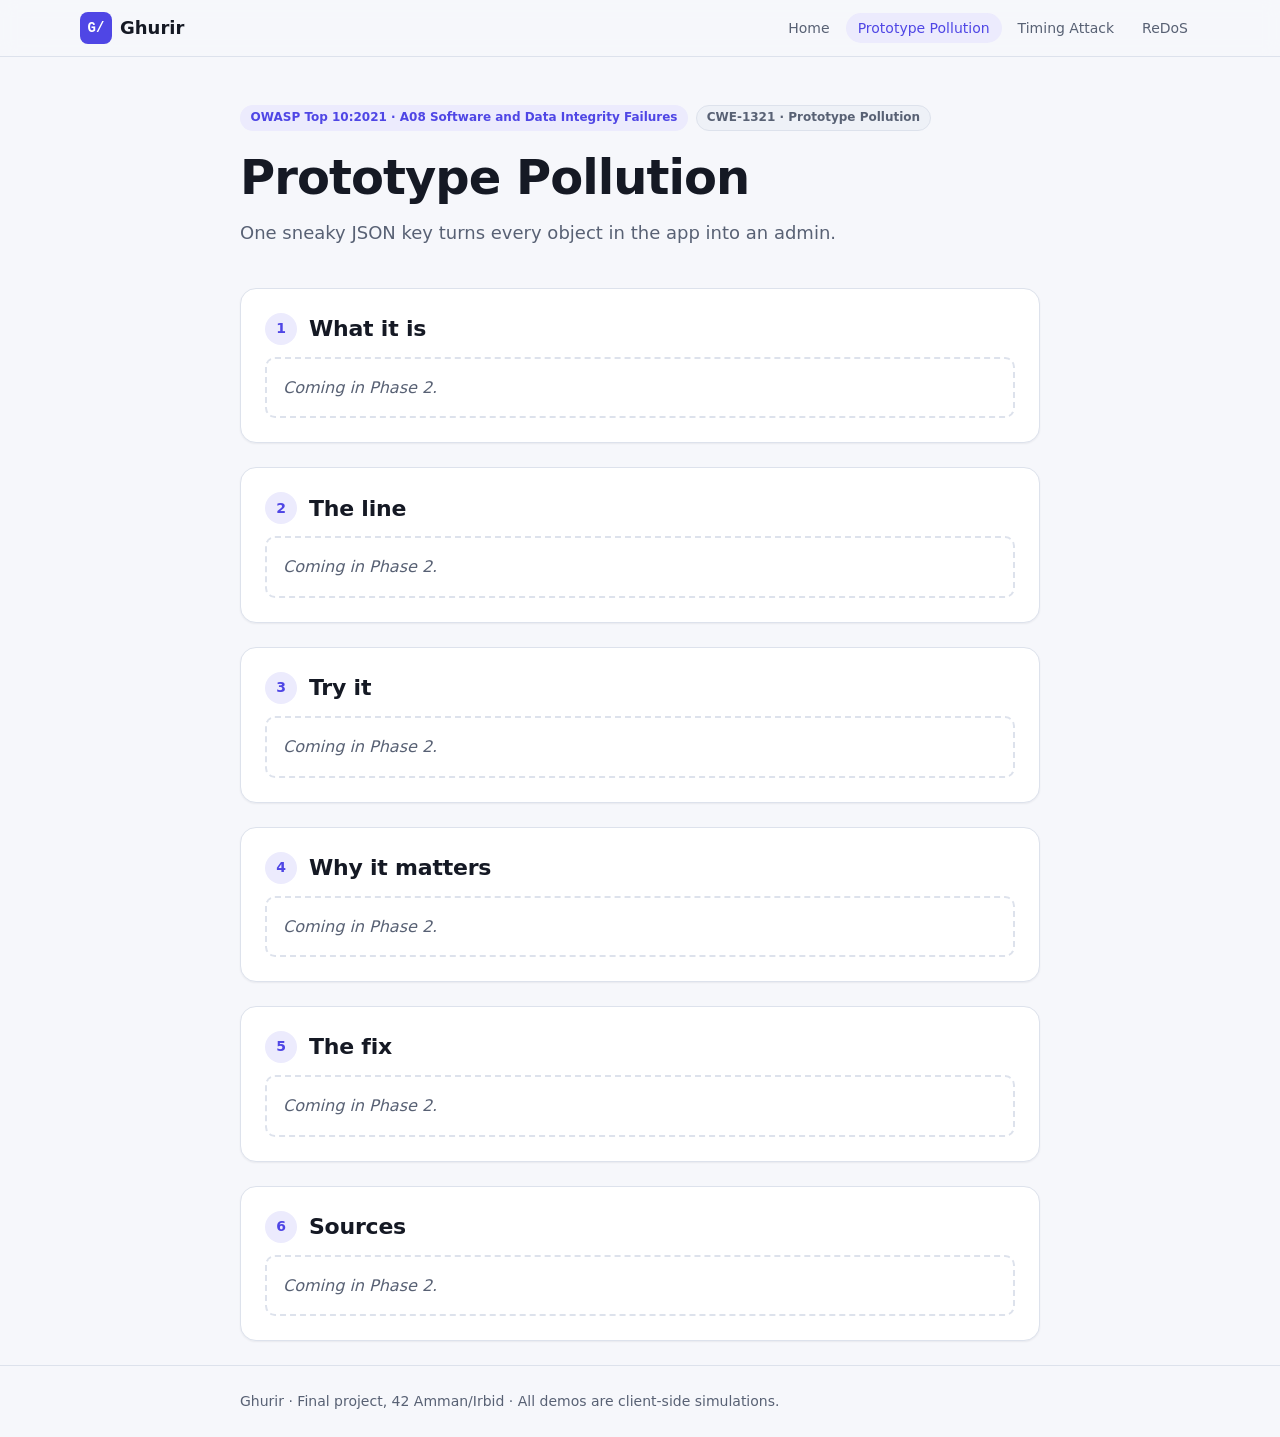
==== lab-prototype-pollution.html @ 5a429594 "Phase 1: scaffold + design system - styles.css: shared design tokens (color, spacing, type), light/d" ====
<!doctype html>
<html lang="en">
<head>
  <meta charset="utf-8">
  <meta name="viewport" content="width=device-width, initial-scale=1">
  <title>Prototype Pollution — Ghurir</title>
  <meta name="description" content="One sneaky JSON key turns every object in the app into an admin.">
  <link rel="stylesheet" href="styles.css">
</head>
<body>
  <a class="skip-link" href="#main">Skip to content</a>

  <header class="site-header">
    <div class="container">
      <a class="brand" href="index.html"><span class="brand-mark" aria-hidden="true">G/</span> Ghurir</a>
      <nav class="site-nav" aria-label="Main">
        <ul>
          <li><a href="index.html">Home</a></li>
          <li><a href="lab-prototype-pollution.html" aria-current="page">Prototype Pollution</a></li>
          <li><a href="lab-timing-attack.html">Timing Attack</a></li>
          <li><a href="lab-redos.html">ReDoS</a></li>
        </ul>
      </nav>
    </div>
  </header>

  <main id="main" class="container">
    <section class="hero">
      <div class="badges">
        <span class="badge badge--owasp">OWASP Top 10:2021 · A08 Software and Data Integrity Failures</span>
        <span class="badge">CWE-1321 · Prototype Pollution</span>
      </div>
      <h1>Prototype Pollution</h1>
      <p class="lede">One sneaky JSON key turns every object in the app into an admin.</p>
    </section>

    <section class="lab-section" id="what" aria-labelledby="what-h">
      <h2 id="what-h"><span class="step">1</span> What it is</h2>
      <p class="placeholder">Coming in Phase 2.</p>
    </section>

    <section class="lab-section" id="line" aria-labelledby="line-h">
      <h2 id="line-h"><span class="step">2</span> The line</h2>
      <p class="placeholder">Coming in Phase 2.</p>
    </section>

    <section class="lab-section" id="try" aria-labelledby="try-h">
      <h2 id="try-h"><span class="step">3</span> Try it</h2>
      <p class="placeholder">Coming in Phase 2.</p>
    </section>

    <section class="lab-section" id="impact" aria-labelledby="impact-h">
      <h2 id="impact-h"><span class="step">4</span> Why it matters</h2>
      <p class="placeholder">Coming in Phase 2.</p>
    </section>

    <section class="lab-section" id="fix" aria-labelledby="fix-h">
      <h2 id="fix-h"><span class="step">5</span> The fix</h2>
      <p class="placeholder">Coming in Phase 2.</p>
    </section>

    <section class="lab-section" id="sources" aria-labelledby="sources-h">
      <h2 id="sources-h"><span class="step">6</span> Sources</h2>
      <p class="placeholder">Coming in Phase 2.</p>
    </section>
  </main>

  <footer class="site-footer">
    <div class="container">
      <p>Ghurir · Final project, 42 Amman/Irbid · All demos are client-side simulations.</p>
    </div>
  </footer>

  <script src="js/common.js" defer></script>
  <script src="js/lab-prototype-pollution.js" defer></script>
</body>
</html>
---- styles.css ----
/* ==========================================================================
   Ghurir — shared design system
   --------------------------------------------------------------------------
   Every page links this one file. All colors, spacing and type sizes are
   CSS variables ("design tokens") defined on :root, so the whole look can be
   changed in one place. Dark mode simply redefines the same tokens.
   ========================================================================== */

/* ---------- 1. Design tokens ---------- */
:root {
  /* Colors — light theme */
  --color-bg: #f6f7fb;
  --color-surface: #ffffff;
  --color-surface-2: #eef1f7;
  --color-text: #151924;
  --color-muted: #586174;
  --color-border: #dde2ec;
  --color-accent: #4f46e5;          /* links, primary buttons */
  --color-accent-hover: #4338ca;
  --color-accent-soft: #ecebfd;
  --color-on-accent: #ffffff;

  /* Semantic colors: vulnerable = danger, fixed = safe, amplified = warn */
  --color-danger: #b42318;
  --color-danger-soft: #fdeceb;
  --color-safe: #0f7a43;
  --color-safe-soft: #e5f6ec;
  --color-warn: #8a5300;
  --color-warn-soft: #fff3db;

  /* Code blocks stay dark in both themes */
  --code-bg: #10141f;
  --code-text: #e4e8f1;
  --code-muted: #6c7590;
  --code-bug-bg: rgba(248, 81, 73, 0.20);
  --code-bug-bar: #f85149;
  --code-fix-bg: rgba(63, 185, 80, 0.20);
  --code-fix-bar: #3fb950;

  /* Spacing scale (4px base) */
  --space-1: 0.25rem;  /*  4px */
  --space-2: 0.5rem;   /*  8px */
  --space-3: 0.75rem;  /* 12px */
  --space-4: 1rem;     /* 16px */
  --space-5: 1.5rem;   /* 24px */
  --space-6: 2rem;     /* 32px */
  --space-7: 3rem;     /* 48px */
  --space-8: 4.5rem;   /* 72px */

  /* Type */
  --font-sans: system-ui, -apple-system, "Segoe UI", Roboto, "Noto Sans",
               "Helvetica Neue", Arial, sans-serif;
  --font-mono: ui-monospace, "SFMono-Regular", "JetBrains Mono", Menlo,
               Consolas, "Liberation Mono", monospace;
  --text-xs: 0.75rem;
  --text-sm: 0.875rem;
  --text-base: 1rem;
  --text-lg: 1.125rem;
  --text-xl: 1.375rem;
  --text-2xl: 1.75rem;
  --text-3xl: clamp(2rem, 1.4rem + 2.6vw, 3rem);
  --leading: 1.6;

  /* Shape */
  --radius-sm: 6px;
  --radius: 10px;
  --radius-lg: 16px;
  --shadow-sm: 0 1px 2px rgba(16, 20, 31, 0.06);
  --shadow: 0 1px 3px rgba(16, 20, 31, 0.08), 0 6px 20px rgba(16, 20, 31, 0.06);

  --content-width: 52rem;
  --focus-ring: 0 0 0 3px var(--color-bg), 0 0 0 5px var(--color-accent);
}

/* Dark theme: same token names, new values */
@media (prefers-color-scheme: dark) {
  :root {
    --color-bg: #0c0f17;
    --color-surface: #141925;
    --color-surface-2: #1b2130;
    --color-text: #e7eaf2;
    --color-muted: #9aa3b8;
    --color-border: #2a3142;
    --color-accent: #8b85ff;
    --color-accent-hover: #a6a1ff;
    --color-accent-soft: #23224a;
    --color-on-accent: #0c0f17;

    --color-danger: #ff7b72;
    --color-danger-soft: #3a1717;
    --color-safe: #56d364;
    --color-safe-soft: #12301c;
    --color-warn: #f0b44c;
    --color-warn-soft: #33260c;

    --code-bg: #0a0d14;
    --shadow-sm: none;
    --shadow: 0 0 0 1px var(--color-border);
  }
}

/* ---------- 2. Base ---------- */
*, *::before, *::after { box-sizing: border-box; }

html { -webkit-text-size-adjust: 100%; scroll-behavior: smooth; }

body {
  margin: 0;
  font-family: var(--font-sans);
  font-size: var(--text-base);
  line-height: var(--leading);
  color: var(--color-text);
  background: var(--color-bg);
}

h1, h2, h3 { line-height: 1.25; margin: 0 0 var(--space-3); }
h1 { font-size: var(--text-3xl); letter-spacing: -0.02em; }
h2 { font-size: var(--text-2xl); letter-spacing: -0.01em; }
h3 { font-size: var(--text-lg); }
p  { margin: 0 0 var(--space-4); }
ul, ol { margin: 0 0 var(--space-4); padding-left: var(--space-5); }

a { color: var(--color-accent); text-underline-offset: 2px; }
a:hover { color: var(--color-accent-hover); }

code, kbd { font-family: var(--font-mono); font-size: 0.9em; }
:not(pre) > code {
  background: var(--color-surface-2);
  border: 1px solid var(--color-border);
  border-radius: 4px;
  padding: 0.05em 0.35em;
  overflow-wrap: anywhere;
}

:focus-visible { outline: none; box-shadow: var(--focus-ring); border-radius: var(--radius-sm); }

.skip-link {
  position: absolute; left: var(--space-4); top: -100px; z-index: 100;
  background: var(--color-accent); color: var(--color-on-accent);
  padding: var(--space-2) var(--space-4); border-radius: var(--radius-sm);
}
.skip-link:focus { top: var(--space-2); }

.visually-hidden {
  position: absolute !important; width: 1px; height: 1px; overflow: hidden;
  clip: rect(0 0 0 0); white-space: nowrap;
}

.container { width: 100%; max-width: var(--content-width); margin: 0 auto; padding: 0 var(--space-4); }

/* ---------- 3. Header & nav (same on every page) ---------- */
.site-header {
  position: sticky; top: 0; z-index: 50;
  background: color-mix(in srgb, var(--color-bg) 88%, transparent);
  backdrop-filter: blur(8px);
  border-bottom: 1px solid var(--color-border);
}
.site-header .container {
  display: flex; align-items: center; justify-content: space-between;
  gap: var(--space-4); flex-wrap: wrap; padding-block: var(--space-3);
  max-width: 72rem;
}
.brand {
  display: inline-flex; align-items: center; gap: var(--space-2);
  font-weight: 700; font-size: var(--text-lg); color: var(--color-text); text-decoration: none;
}
.brand-mark {
  display: grid; place-items: center; width: 2rem; height: 2rem;
  border-radius: 8px; background: var(--color-accent); color: var(--color-on-accent);
  font-family: var(--font-mono); font-size: var(--text-sm);
}
.site-nav ul { display: flex; flex-wrap: wrap; gap: var(--space-1); list-style: none; margin: 0; padding: 0; }
.site-nav a {
  display: block; padding: var(--space-1) var(--space-3); border-radius: 999px;
  color: var(--color-muted); text-decoration: none; font-size: var(--text-sm); font-weight: 500;
}
.site-nav a:hover { color: var(--color-text); background: var(--color-surface-2); }
.site-nav a[aria-current="page"] { color: var(--color-accent); background: var(--color-accent-soft); }

/* ---------- 4. Page hero ---------- */
.hero { padding: var(--space-7) 0 var(--space-5); }
.hero .lede { font-size: var(--text-lg); color: var(--color-muted); max-width: 40rem; }
.eyebrow {
  font-size: var(--text-xs); font-weight: 700; letter-spacing: 0.08em;
  text-transform: uppercase; color: var(--color-accent); margin-bottom: var(--space-2);
}

/* ---------- 5. Badges ---------- */
.badges { display: flex; flex-wrap: wrap; gap: var(--space-2); margin-bottom: var(--space-4); }
.badge {
  display: inline-flex; align-items: center; gap: var(--space-1);
  padding: 0.15rem 0.6rem; border-radius: 999px; font-size: var(--text-xs); font-weight: 600;
  background: var(--color-surface-2); color: var(--color-muted); border: 1px solid var(--color-border);
}
.badge--owasp  { background: var(--color-accent-soft); color: var(--color-accent); border-color: transparent; }
.badge--danger { background: var(--color-danger-soft); color: var(--color-danger); border-color: transparent; }
.badge--safe   { background: var(--color-safe-soft);   color: var(--color-safe);   border-color: transparent; }
.badge--warn   { background: var(--color-warn-soft);   color: var(--color-warn);   border-color: transparent; }

/* ---------- 6. Lab sections (numbered 1–6) ---------- */
main { padding-bottom: var(--space-8); }

.lab-section {
  background: var(--color-surface);
  border: 1px solid var(--color-border);
  border-radius: var(--radius-lg);
  box-shadow: var(--shadow-sm);
  padding: var(--space-5);
  margin-bottom: var(--space-5);
  scroll-margin-top: 5rem;
}
.lab-section > h2 { display: flex; align-items: center; gap: var(--space-3); font-size: var(--text-xl); }
.step {
  flex: none; display: grid; place-items: center; width: 2rem; height: 2rem;
  border-radius: 999px; background: var(--color-accent-soft); color: var(--color-accent);
  font-size: var(--text-sm); font-weight: 700;
}
.lab-section > :last-child { margin-bottom: 0; }

.placeholder {
  border: 2px dashed var(--color-border); border-radius: var(--radius);
  padding: var(--space-4); color: var(--color-muted); font-style: italic;
}

/* ---------- 7. Code blocks ---------- */
/* common.js fills <code> with one <span class="line"> per source line.
   Line numbers come from a CSS counter so they are not copied with the code. */
.code {
  margin: 0 0 var(--space-4);
  border-radius: var(--radius);
  overflow: hidden;
  background: var(--code-bg);
  border: 1px solid var(--color-border);
}
.code figcaption {
  display: flex; align-items: center; justify-content: space-between; gap: var(--space-2);
  padding: var(--space-2) var(--space-4);
  font-size: var(--text-xs); font-family: var(--font-mono);
  color: var(--code-muted); border-bottom: 1px solid rgba(255, 255, 255, 0.07);
}
.code pre { margin: 0; overflow-x: auto; padding: var(--space-3) 0; }
.code code {
  display: block; min-width: max-content;
  font-size: var(--text-sm); line-height: 1.7; color: var(--code-text);
  counter-reset: line;
}
.code .line { display: block; padding: 0 var(--space-4) 0 0; border-left: 3px solid transparent; white-space: pre; }
.code .line::before {
  counter-increment: line; content: counter(line);
  display: inline-block; width: 3ch; margin: 0 var(--space-3) 0 var(--space-2);
  text-align: right; color: var(--code-muted); user-select: none;
}
.code .line.is-bug { background: var(--code-bug-bg); border-left-color: var(--code-bug-bar); }
.code .line.is-fix { background: var(--code-fix-bg); border-left-color: var(--code-fix-bar); }
.code .comment { color: var(--code-muted); }

.why-line {
  display: flex; gap: var(--space-3); align-items: flex-start;
  padding: var(--space-3) var(--space-4); border-radius: var(--radius);
  background: var(--color-danger-soft); color: var(--color-text);
}
.why-line.is-fix { background: var(--color-safe-soft); }

/* ---------- 8. Buttons ---------- */
.btn {
  display: inline-flex; align-items: center; justify-content: center; gap: var(--space-2);
  min-height: 2.5rem; padding: var(--space-2) var(--space-4);
  font: inherit; font-size: var(--text-sm); font-weight: 600;
  border-radius: var(--radius-sm); border: 1px solid var(--color-border);
  background: var(--color-surface); color: var(--color-text);
  cursor: pointer; transition: background 0.15s, border-color 0.15s, transform 0.05s;
}
.btn:hover { background: var(--color-surface-2); }
.btn:active { transform: translateY(1px); }
.btn:disabled { opacity: 0.55; cursor: not-allowed; transform: none; }
.btn--primary { background: var(--color-accent); border-color: var(--color-accent); color: var(--color-on-accent); }
.btn--primary:hover { background: var(--color-accent-hover); border-color: var(--color-accent-hover); }
.btn--payload { font-family: var(--font-mono); font-weight: 500; text-align: left; }
.btn-row { display: flex; flex-wrap: wrap; gap: var(--space-2); margin-bottom: var(--space-4); }

/* ---------- 9. Vulnerable / Fixed toggle ---------- */
.mode-toggle {
  display: inline-flex; padding: 3px; gap: 3px; margin-bottom: var(--space-4);
  border-radius: 999px; background: var(--color-surface-2); border: 1px solid var(--color-border);
}
.mode-toggle button {
  font: inherit; font-size: var(--text-sm); font-weight: 600;
  padding: var(--space-1) var(--space-4); min-height: 2.25rem;
  border: 0; border-radius: 999px; background: transparent; color: var(--color-muted); cursor: pointer;
}
.mode-toggle button[aria-pressed="true"][data-mode="vulnerable"] { background: var(--color-danger); color: #fff; }
.mode-toggle button[aria-pressed="true"][data-mode="fixed"]      { background: var(--color-safe);   color: #fff; }
@media (prefers-color-scheme: dark) {
  .mode-toggle button[aria-pressed="true"] { color: var(--color-bg) !important; }
}

/* ---------- 10. Forms ---------- */
.field { display: grid; gap: var(--space-1); margin-bottom: var(--space-4); }
.field label { font-size: var(--text-sm); font-weight: 600; }
.input, textarea.input {
  width: 100%; font: inherit; font-family: var(--font-mono); font-size: var(--text-sm);
  padding: var(--space-2) var(--space-3); border-radius: var(--radius-sm);
  border: 1px solid var(--color-border); background: var(--color-surface); color: var(--color-text);
}
textarea.input { min-height: 5rem; resize: vertical; }

/* ---------- 11. Output console & results ---------- */
.console {
  font-family: var(--font-mono); font-size: var(--text-sm);
  background: var(--color-surface-2); border: 1px solid var(--color-border);
  border-radius: var(--radius); padding: var(--space-3) var(--space-4);
  min-height: 4.5rem; max-height: 18rem; overflow: auto; margin-bottom: var(--space-4);
}
.console:empty::before { content: "Output will appear here."; color: var(--color-muted); font-style: italic; }
.log { padding: 2px 0; overflow-wrap: anywhere; }
.log--danger { color: var(--color-danger); font-weight: 600; }
.log--safe   { color: var(--color-safe);   font-weight: 600; }
.log--warn   { color: var(--color-warn); }
.log--muted  { color: var(--color-muted); }

/* Side-by-side "Run on both" comparison */
.compare { display: grid; grid-template-columns: repeat(auto-fit, minmax(15rem, 1fr)); gap: var(--space-3); margin-bottom: var(--space-4); }
.result-card {
  border-radius: var(--radius); padding: var(--space-3) var(--space-4);
  border: 1px solid var(--color-border); background: var(--color-surface);
}
.result-card h3 { font-size: var(--text-sm); text-transform: uppercase; letter-spacing: 0.06em; margin-bottom: var(--space-2); }
.result-card.is-vuln  { border-top: 4px solid var(--color-danger); }
.result-card.is-fixed { border-top: 4px solid var(--color-safe); }
.result-card .result-body { font-family: var(--font-mono); font-size: var(--text-sm); overflow-wrap: anywhere; }

/* Callouts */
.callout {
  display: flex; gap: var(--space-3); padding: var(--space-3) var(--space-4);
  border-radius: var(--radius); margin-bottom: var(--space-4);
  background: var(--color-warn-soft); color: var(--color-text); font-size: var(--text-sm);
}
.callout--info { background: var(--color-accent-soft); }

/* ---------- 12. Home page cards ---------- */
.card-grid { display: grid; grid-template-columns: repeat(auto-fit, minmax(15rem, 1fr)); gap: var(--space-4); margin-bottom: var(--space-6); }
.lab-card {
  display: flex; flex-direction: column; gap: var(--space-2);
  padding: var(--space-5); border-radius: var(--radius-lg);
  background: var(--color-surface); border: 1px solid var(--color-border); box-shadow: var(--shadow-sm);
  color: inherit; text-decoration: none; transition: transform 0.15s, box-shadow 0.15s, border-color 0.15s;
}
.lab-card:hover { transform: translateY(-2px); box-shadow: var(--shadow); border-color: var(--color-accent); color: inherit; }
.lab-card h3 { font-size: var(--text-xl); margin: 0; }
.lab-card p { color: var(--color-muted); margin: 0; flex: 1; }
.lab-card .go { font-weight: 600; color: var(--color-accent); font-size: var(--text-sm); }

.steps-list { counter-reset: s; list-style: none; padding: 0; display: grid; gap: var(--space-2); }
.steps-list li { counter-increment: s; display: flex; gap: var(--space-3); align-items: baseline; }
.steps-list li::before {
  content: counter(s); flex: none; display: grid; place-items: center; width: 1.6rem; height: 1.6rem;
  border-radius: 999px; background: var(--color-accent-soft); color: var(--color-accent);
  font-size: var(--text-xs); font-weight: 700;
}

/* ---------- 13. Footer ---------- */
.site-footer { border-top: 1px solid var(--color-border); padding: var(--space-5) 0; color: var(--color-muted); font-size: var(--text-sm); }
.site-footer p { margin: 0; }

/* ---------- 14. Sources ---------- */
.sources li { margin-bottom: var(--space-1); overflow-wrap: anywhere; }

/* ---------- 15. Small screens & motion ---------- */
@media (max-width: 600px) {
  .lab-section { padding: var(--space-4); }
  .hero { padding-top: var(--space-6); }
  .site-nav a { padding: var(--space-1) var(--space-2); }
}
@media (prefers-reduced-motion: reduce) {
  html { scroll-behavior: auto; }
  *, *::before, *::after { transition: none !important; animation: none !important; }
}
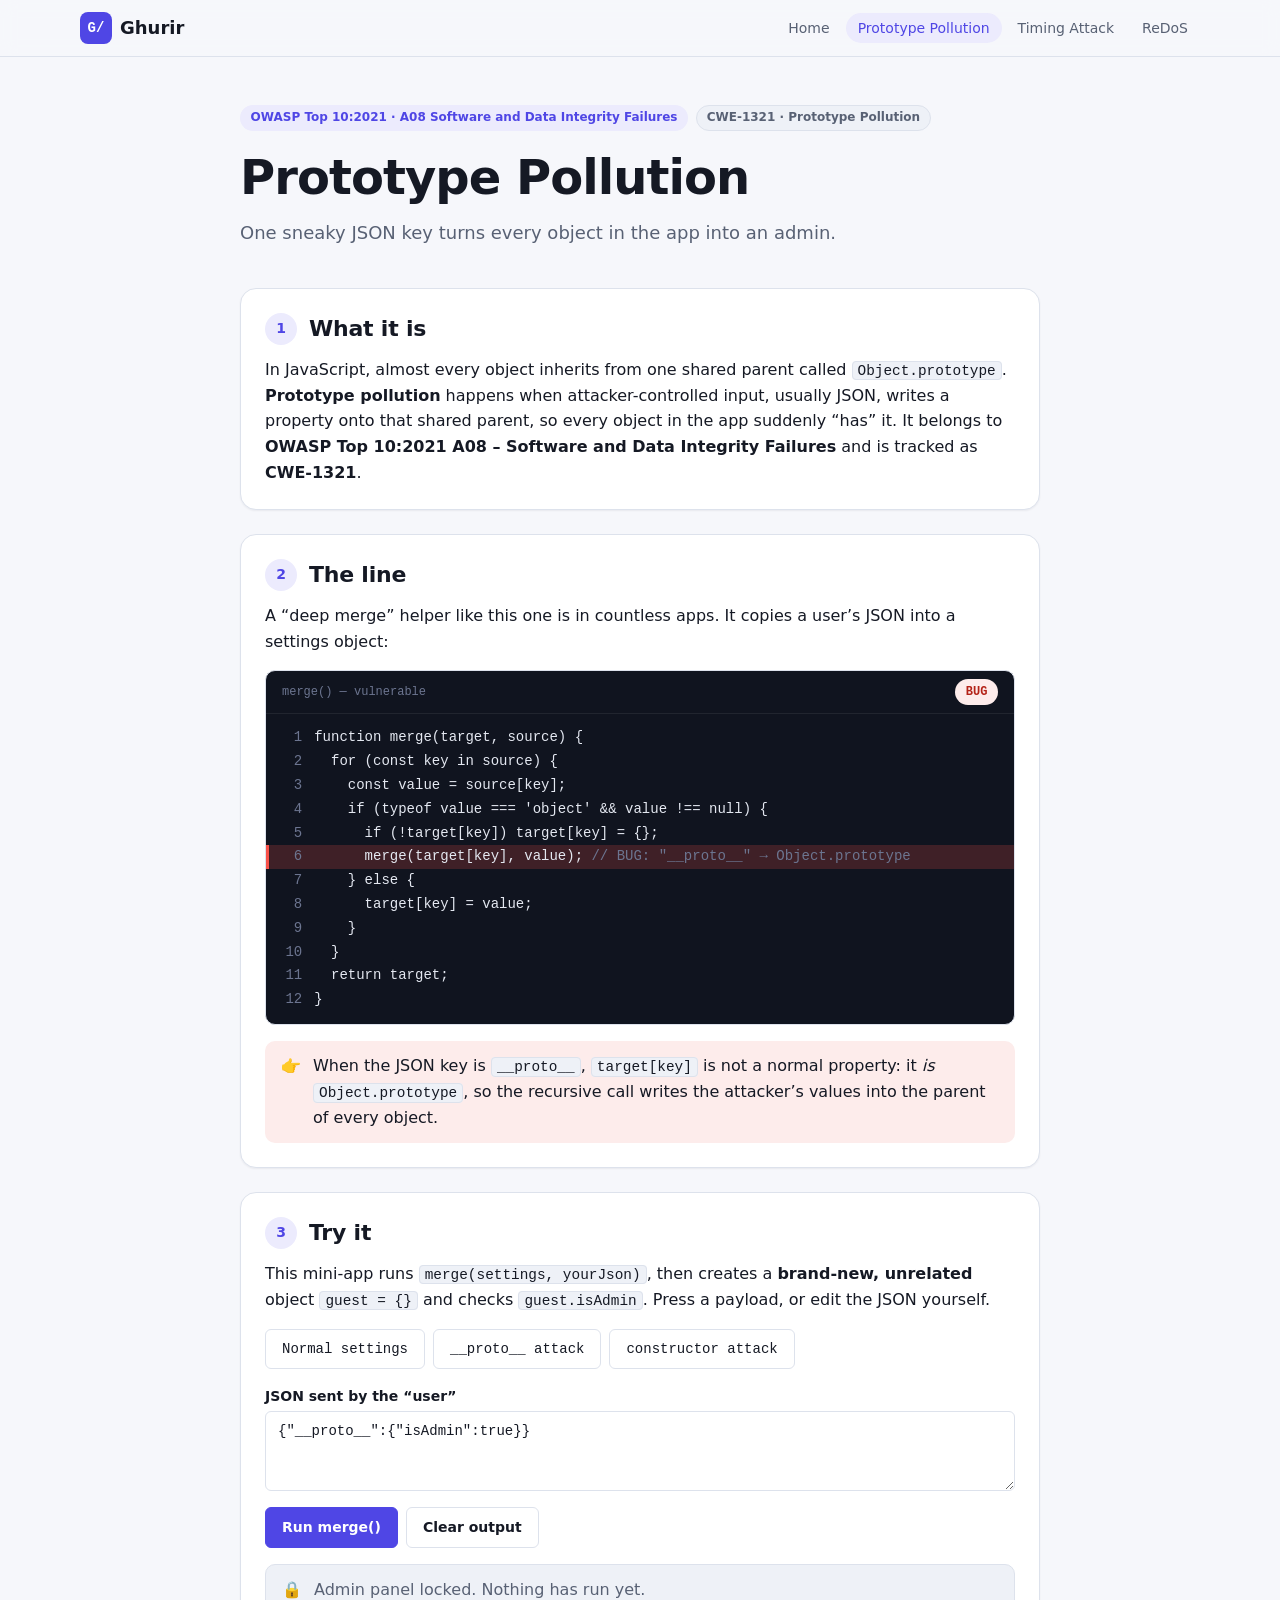
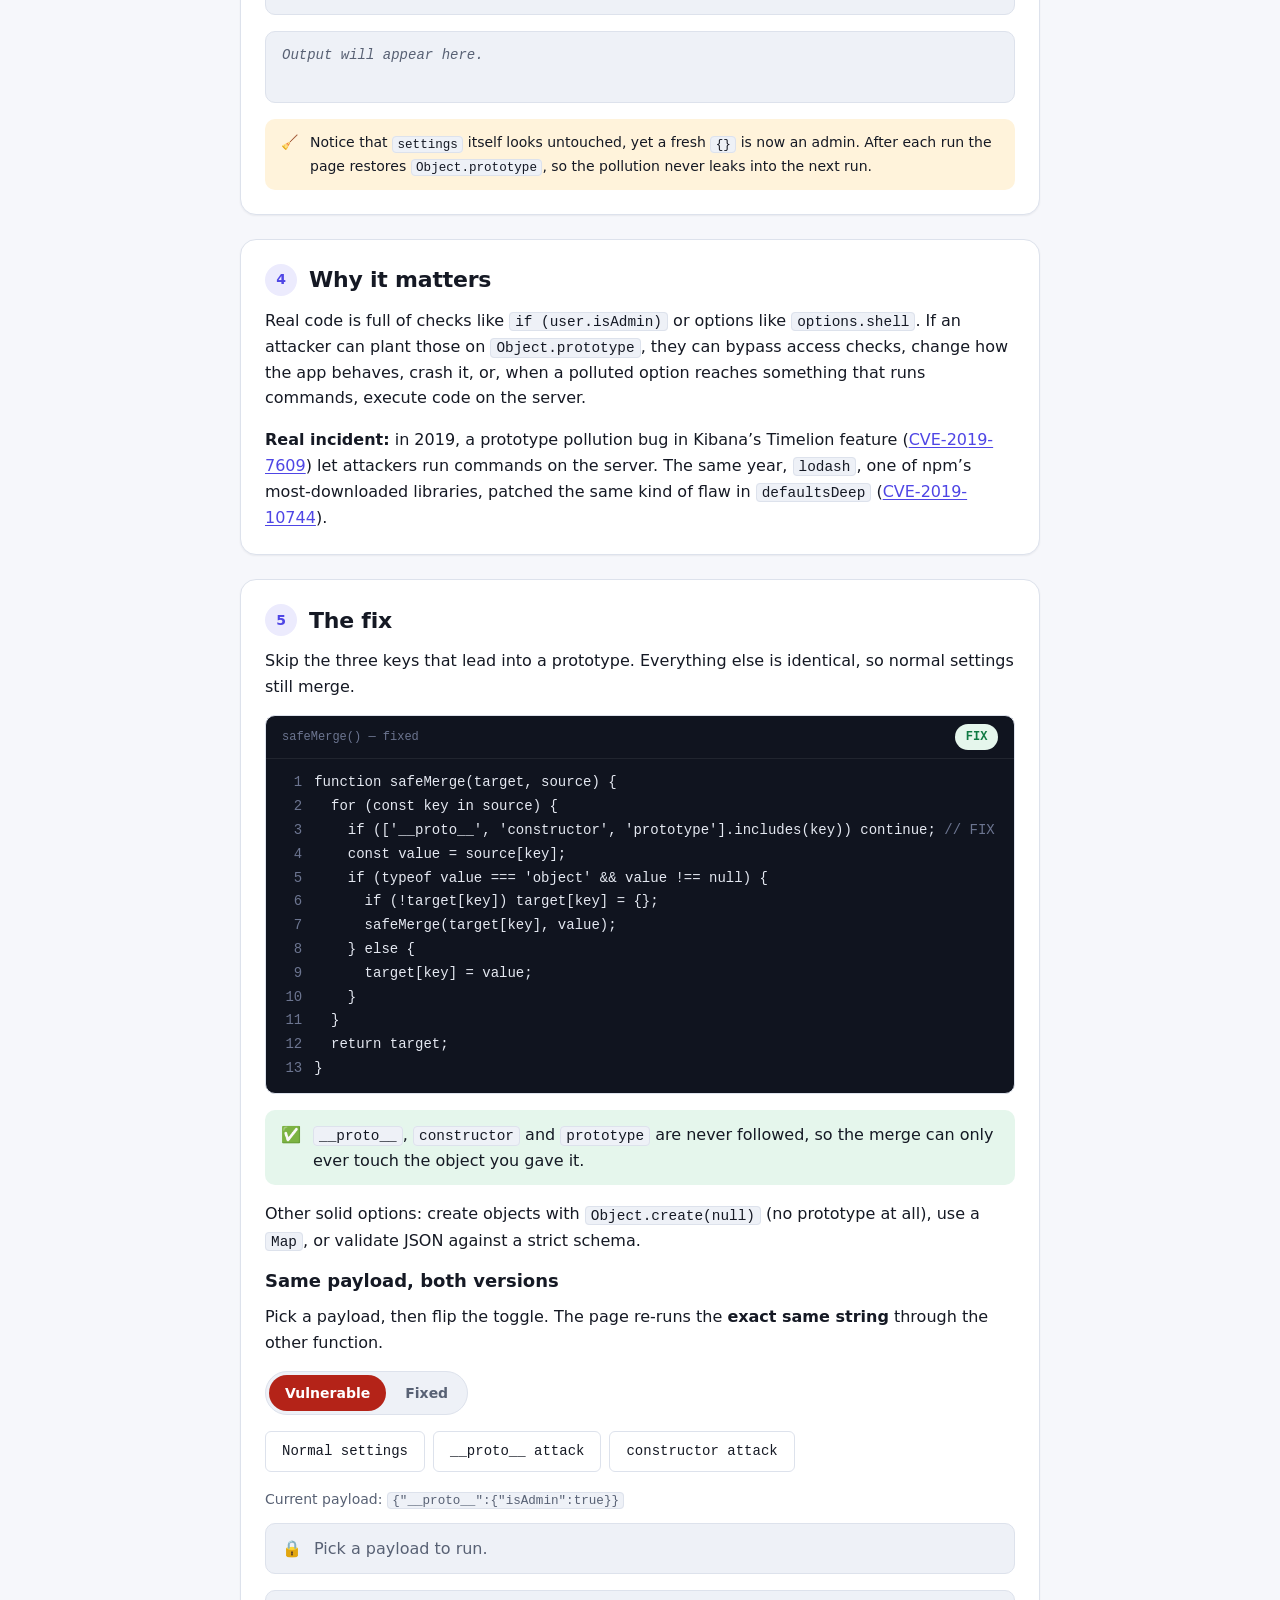
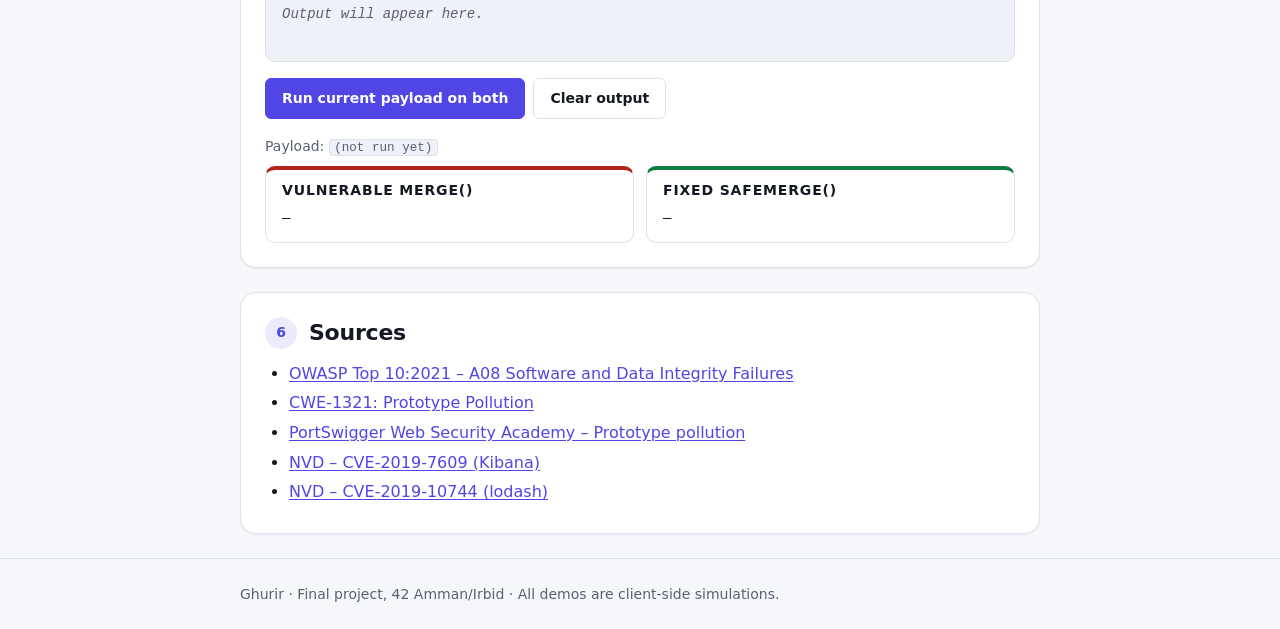
==== commit 74ec7095: "Lab 1: prototype pollution Vulnerable recursive merge() vs safeMerge() (one added line skipping __pr" ====
--- a/lab-prototype-pollution.html
+++ b/lab-prototype-pollution.html
@@ -36,32 +36,108 @@
 
     <section class="lab-section" id="what" aria-labelledby="what-h">
       <h2 id="what-h"><span class="step">1</span> What it is</h2>
-      <p class="placeholder">Coming in Phase 2.</p>
+      <p>In JavaScript, almost every object inherits from one shared parent called
+      <code>Object.prototype</code>. <strong>Prototype pollution</strong> happens when attacker-controlled
+      input, usually JSON, writes a property onto that shared parent, so every object in the app suddenly
+      “has” it. It belongs to <strong>OWASP Top 10:2021 A08 – Software and Data Integrity Failures</strong>
+      and is tracked as <strong>CWE-1321</strong>.</p>
     </section>
 
     <section class="lab-section" id="line" aria-labelledby="line-h">
       <h2 id="line-h"><span class="step">2</span> The line</h2>
-      <p class="placeholder">Coming in Phase 2.</p>
+      <p>A “deep merge” helper like this one is in countless apps. It copies a user’s JSON into a settings object:</p>
+      <figure class="code">
+        <figcaption><span>merge() — vulnerable</span><span class="badge badge--danger">BUG</span></figcaption>
+        <pre><code data-source="merge"></code></pre>
+      </figure>
+      <p class="why-line"><span aria-hidden="true">👉</span><span>When the JSON key is <code>__proto__</code>,
+      <code>target[key]</code> is not a normal property: it <em>is</em> <code>Object.prototype</code>,
+      so the recursive call writes the attacker’s values into the parent of every object.</span></p>
     </section>
 
     <section class="lab-section" id="try" aria-labelledby="try-h">
       <h2 id="try-h"><span class="step">3</span> Try it</h2>
-      <p class="placeholder">Coming in Phase 2.</p>
+      <p>This mini-app runs <code>merge(settings, yourJson)</code>, then creates a <strong>brand-new,
+      unrelated</strong> object <code>guest = {}</code> and checks <code>guest.isAdmin</code>.
+      Press a payload, or edit the JSON yourself.</p>
+      <div class="btn-row" id="pp-try-payloads" aria-label="Payloads"></div>
+      <div class="field">
+        <label for="pp-input">JSON sent by the “user”</label>
+        <textarea id="pp-input" class="input" spellcheck="false">{"__proto__":{"isAdmin":true}}</textarea>
+      </div>
+      <div class="btn-row">
+        <button type="button" class="btn btn--primary" id="pp-run">Run merge()</button>
+        <button type="button" class="btn" id="pp-try-clear">Clear output</button>
+      </div>
+      <div class="status" id="pp-try-status" role="status">
+        <span aria-hidden="true">🔒</span><span>Admin panel locked. Nothing has run yet.</span>
+      </div>
+      <div class="console" id="pp-try-log" role="log" aria-live="polite"></div>
+      <p class="callout" role="note"><span aria-hidden="true">🧹</span><span>Notice that <code>settings</code>
+      itself looks untouched, yet a fresh <code>{}</code> is now an admin. After each run the page restores
+      <code>Object.prototype</code>, so the pollution never leaks into the next run.</span></p>
     </section>
 
     <section class="lab-section" id="impact" aria-labelledby="impact-h">
       <h2 id="impact-h"><span class="step">4</span> Why it matters</h2>
-      <p class="placeholder">Coming in Phase 2.</p>
+      <p>Real code is full of checks like <code>if (user.isAdmin)</code> or options like
+      <code>options.shell</code>. If an attacker can plant those on <code>Object.prototype</code>, they can
+      bypass access checks, change how the app behaves, crash it, or, when a polluted option reaches
+      something that runs commands, execute code on the server.</p>
+      <p><strong>Real incident:</strong> in 2019, a prototype pollution bug in Kibana’s Timelion feature
+      (<a href="https://nvd.nist.gov/vuln/detail/CVE-2019-7609">CVE-2019-7609</a>) let attackers run
+      commands on the server. The same year, <code>lodash</code>, one of npm’s most-downloaded libraries,
+      patched the same kind of flaw in <code>defaultsDeep</code>
+      (<a href="https://nvd.nist.gov/vuln/detail/CVE-2019-10744">CVE-2019-10744</a>).</p>
     </section>
 
     <section class="lab-section" id="fix" aria-labelledby="fix-h">
       <h2 id="fix-h"><span class="step">5</span> The fix</h2>
-      <p class="placeholder">Coming in Phase 2.</p>
+      <p>Skip the three keys that lead into a prototype. Everything else is identical, so normal settings
+      still merge.</p>
+      <figure class="code">
+        <figcaption><span>safeMerge() — fixed</span><span class="badge badge--safe">FIX</span></figcaption>
+        <pre><code data-source="safeMerge"></code></pre>
+      </figure>
+      <p class="why-line is-fix"><span aria-hidden="true">✅</span><span><code>__proto__</code>,
+      <code>constructor</code> and <code>prototype</code> are never followed, so the merge can only ever
+      touch the object you gave it.</span></p>
+      <p>Other solid options: create objects with <code>Object.create(null)</code> (no prototype at all),
+      use a <code>Map</code>, or validate JSON against a strict schema.</p>
+
+      <h3>Same payload, both versions</h3>
+      <p>Pick a payload, then flip the toggle. The page re-runs the <strong>exact same string</strong>
+      through the other function.</p>
+      <div class="mode-toggle" id="pp-toggle" role="group" aria-label="Which merge() to run">
+        <button type="button" data-mode="vulnerable" aria-pressed="true">Vulnerable</button>
+        <button type="button" data-mode="fixed" aria-pressed="false">Fixed</button>
+      </div>
+      <div class="btn-row" id="pp-fix-payloads" aria-label="Payloads"></div>
+      <p class="current-payload">Current payload: <code id="pp-fix-current"></code></p>
+      <div class="status" id="pp-fix-status" role="status">
+        <span aria-hidden="true">🔒</span><span>Pick a payload to run.</span>
+      </div>
+      <div class="console" id="pp-fix-log" role="log" aria-live="polite"></div>
+      <div class="btn-row">
+        <button type="button" class="btn btn--primary" id="pp-both">Run current payload on both</button>
+        <button type="button" class="btn" id="pp-fix-clear">Clear output</button>
+      </div>
+      <p class="compare-caption">Payload: <code id="pp-both-payload">(not run yet)</code></p>
+      <div class="compare" aria-live="polite">
+        <div class="result-card is-vuln"><h3>Vulnerable merge()</h3><div class="result-body" id="pp-both-vuln">—</div></div>
+        <div class="result-card is-fixed"><h3>Fixed safeMerge()</h3><div class="result-body" id="pp-both-fixed">—</div></div>
+      </div>
     </section>
 
     <section class="lab-section" id="sources" aria-labelledby="sources-h">
       <h2 id="sources-h"><span class="step">6</span> Sources</h2>
-      <p class="placeholder">Coming in Phase 2.</p>
+      <ul class="sources">
+        <li><a href="https://owasp.org/Top10/A08_2021-Software_and_Data_Integrity_Failures/">OWASP Top 10:2021 – A08 Software and Data Integrity Failures</a></li>
+        <li><a href="https://cwe.mitre.org/data/definitions/1321.html">CWE-1321: Prototype Pollution</a></li>
+        <li><a href="https://portswigger.net/web-security/prototype-pollution">PortSwigger Web Security Academy – Prototype pollution</a></li>
+        <li><a href="https://nvd.nist.gov/vuln/detail/CVE-2019-7609">NVD – CVE-2019-7609 (Kibana)</a></li>
+        <li><a href="https://nvd.nist.gov/vuln/detail/CVE-2019-10744">NVD – CVE-2019-10744 (lodash)</a></li>
+      </ul>
     </section>
   </main>
 
--- a/styles.css
+++ b/styles.css
@@ -329,6 +329,24 @@
 .result-card.is-fixed { border-top: 4px solid var(--color-safe); }
 .result-card .result-body { font-family: var(--font-mono); font-size: var(--text-sm); overflow-wrap: anywhere; }
 
+.result-card .result-body { white-space: pre-line; }
+.result-card .result-body[data-result="danger"] { color: var(--color-danger); font-weight: 600; }
+.result-card .result-body[data-result="safe"]   { color: var(--color-safe);   font-weight: 600; }
+.compare-caption { font-size: var(--text-sm); color: var(--color-muted); margin-bottom: var(--space-2); }
+
+/* Status box: one-glance verdict of the last run (e.g. "Admin panel UNLOCKED") */
+.status {
+  display: flex; align-items: center; gap: var(--space-3);
+  padding: var(--space-3) var(--space-4); margin-bottom: var(--space-4);
+  border-radius: var(--radius); border: 1px solid var(--color-border);
+  background: var(--color-surface-2); color: var(--color-muted);
+}
+.status--danger { background: var(--color-danger-soft); border-color: var(--color-danger); color: var(--color-text); }
+.status--safe   { background: var(--color-safe-soft);   border-color: var(--color-safe);   color: var(--color-text); }
+.status--warn   { background: var(--color-warn-soft);   border-color: var(--color-warn);   color: var(--color-text); }
+
+.current-payload { font-size: var(--text-sm); color: var(--color-muted); margin-bottom: var(--space-3); }
+
 /* Callouts */
 .callout {
   display: flex; gap: var(--space-3); padding: var(--space-3) var(--space-4);
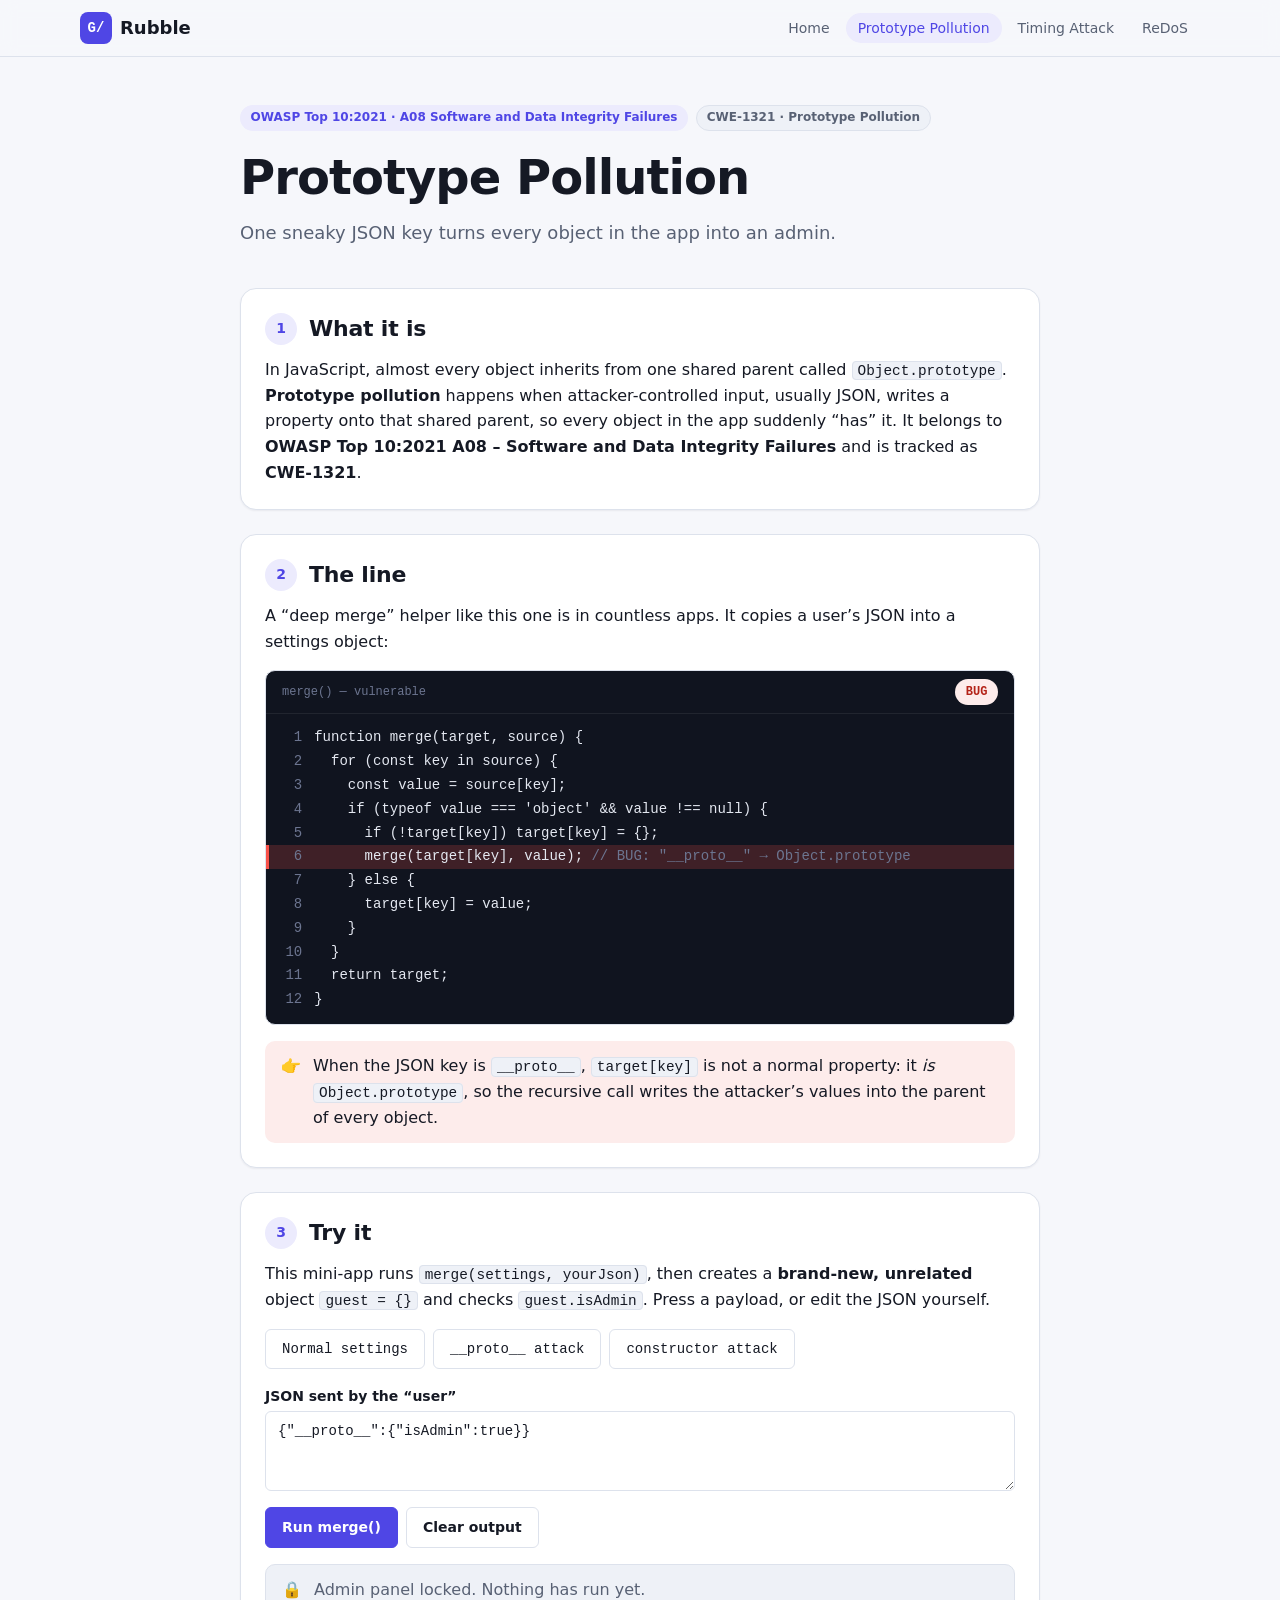
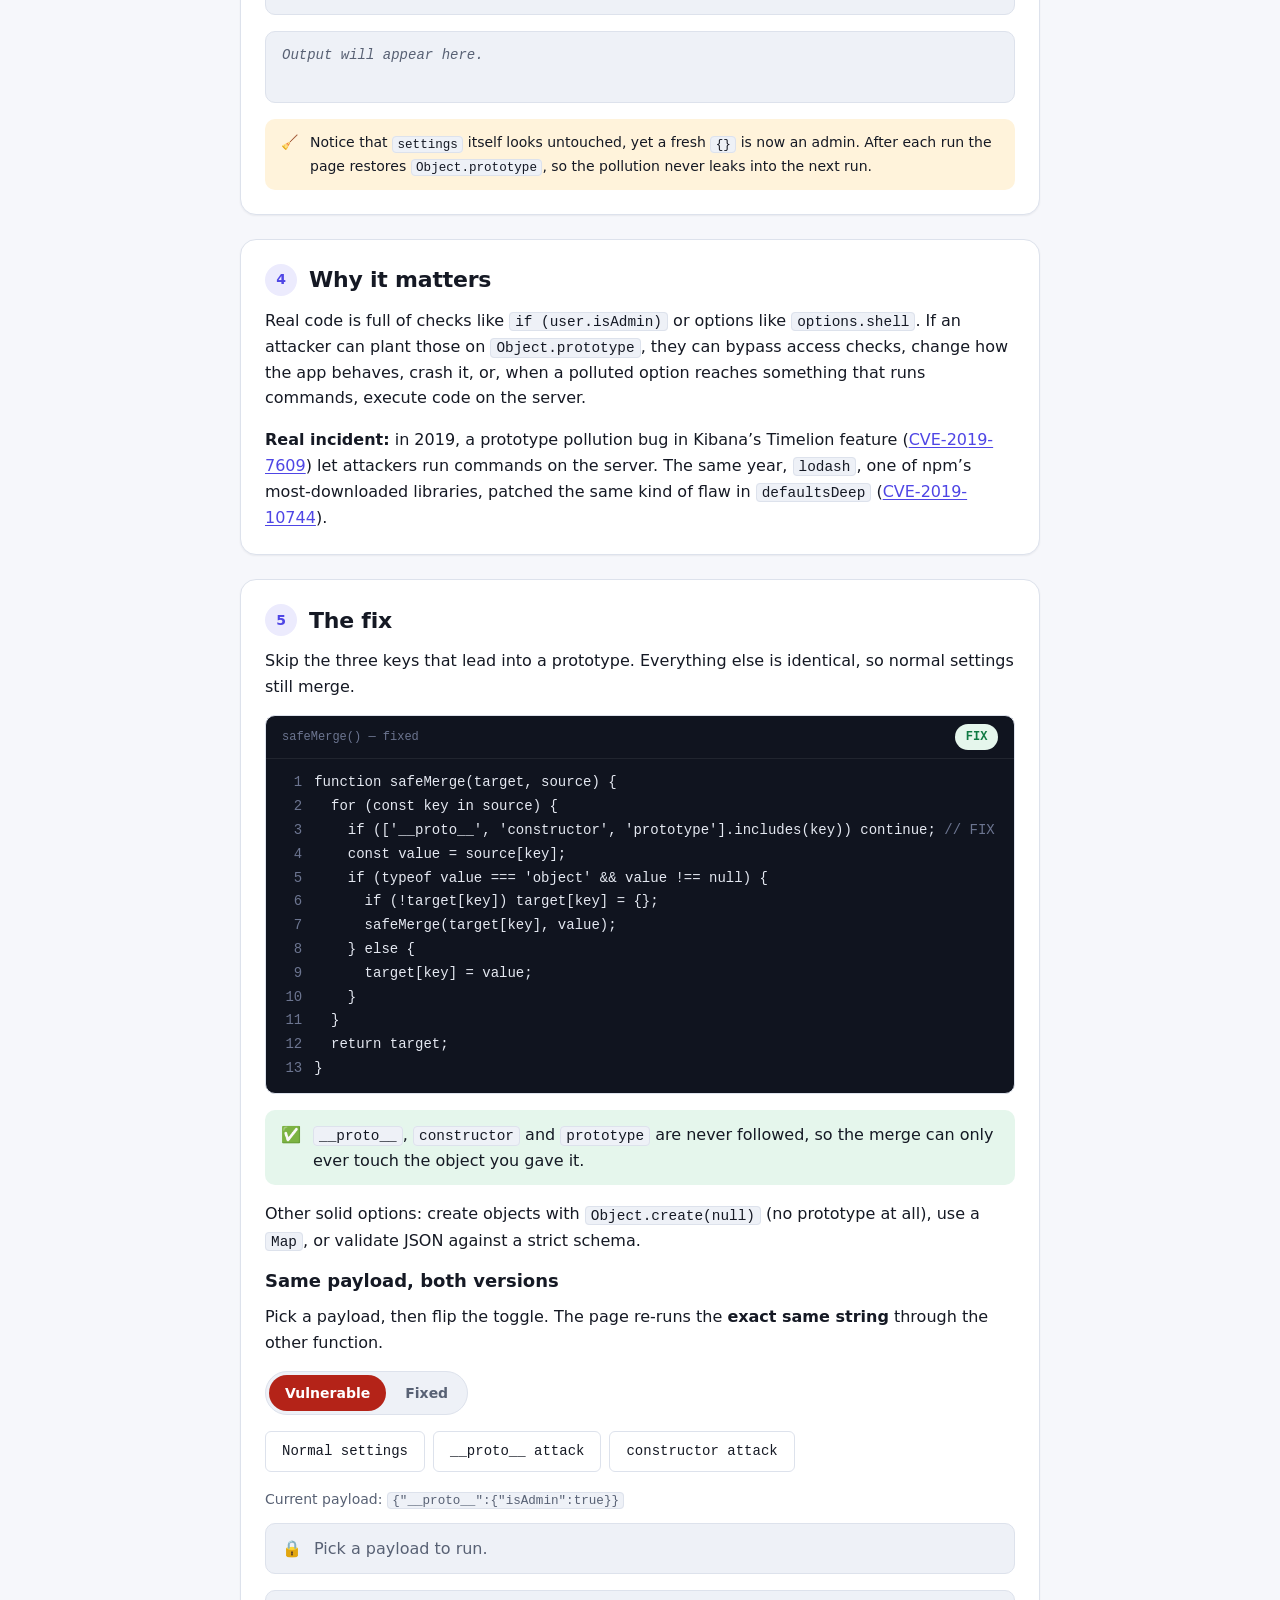
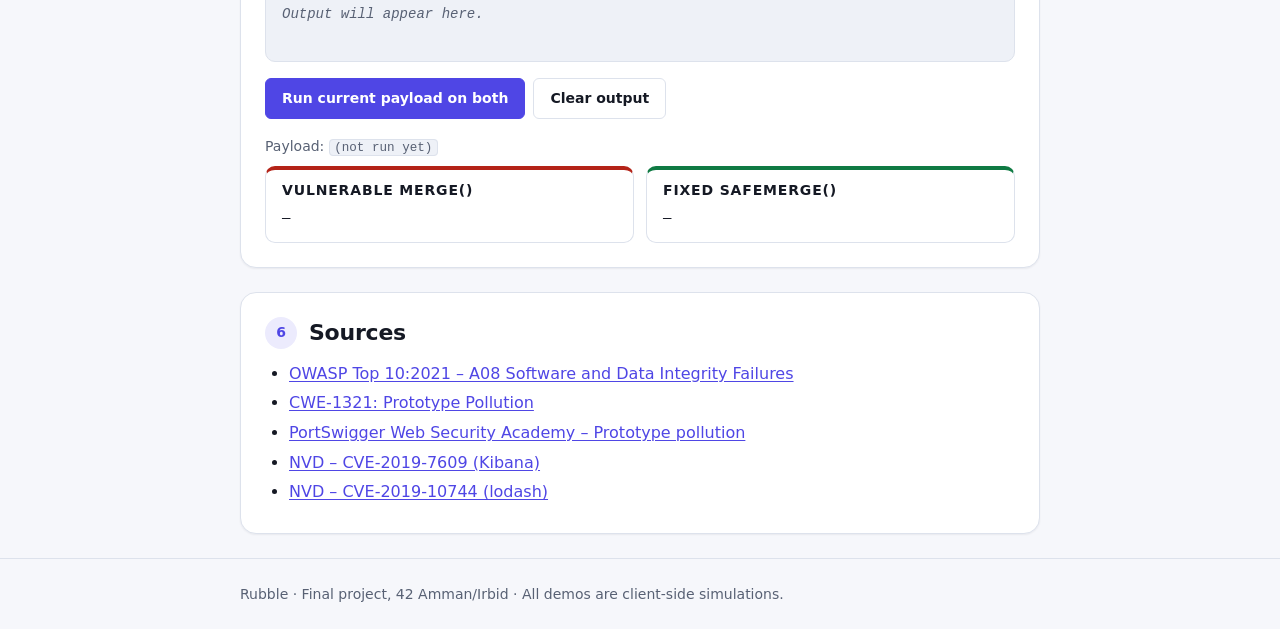
==== commit 2c13735b: "Rename project to Rubble Page titles, header wordmark, home copy, footer, README, and the shared JS " ====
--- a/lab-prototype-pollution.html
+++ b/lab-prototype-pollution.html
@@ -3,7 +3,7 @@
 <head>
   <meta charset="utf-8">
   <meta name="viewport" content="width=device-width, initial-scale=1">
-  <title>Prototype Pollution — Ghurir</title>
+  <title>Prototype Pollution — Rubble</title>
   <meta name="description" content="One sneaky JSON key turns every object in the app into an admin.">
   <link rel="stylesheet" href="styles.css">
 </head>
@@ -12,7 +12,7 @@
 
   <header class="site-header">
     <div class="container">
-      <a class="brand" href="index.html"><span class="brand-mark" aria-hidden="true">G/</span> Ghurir</a>
+      <a class="brand" href="index.html"><span class="brand-mark" aria-hidden="true">G/</span> Rubble</a>
       <nav class="site-nav" aria-label="Main">
         <ul>
           <li><a href="index.html">Home</a></li>
@@ -143,7 +143,7 @@
 
   <footer class="site-footer">
     <div class="container">
-      <p>Ghurir · Final project, 42 Amman/Irbid · All demos are client-side simulations.</p>
+      <p>Rubble · Final project, 42 Amman/Irbid · All demos are client-side simulations.</p>
     </div>
   </footer>
 
--- a/styles.css
+++ b/styles.css
@@ -1,5 +1,5 @@
 /* ==========================================================================
-   Ghurir — shared design system
+   Rubble — shared design system
    --------------------------------------------------------------------------
    Every page links this one file. All colors, spacing and type sizes are
    CSS variables ("design tokens") defined on :root, so the whole look can be
@@ -347,6 +347,57 @@
 
 .current-payload { font-size: var(--text-sm); color: var(--color-muted); margin-bottom: var(--space-3); }
 
+/* Timing lab: hidden secret, recovered-letter slots, timing bar chart */
+.secret-box {
+  display: flex; flex-wrap: wrap; align-items: center; gap: var(--space-3);
+  padding: var(--space-3) var(--space-4); margin-bottom: var(--space-4);
+  border: 1px dashed var(--color-border); border-radius: var(--radius); font-size: var(--text-sm);
+}
+.secret-value { font-family: var(--font-mono); font-size: var(--text-lg); letter-spacing: 0.25em; font-weight: 700; }
+.secret-box .btn { min-height: 2rem; padding: var(--space-1) var(--space-3); }
+
+.slots { display: flex; gap: var(--space-2); margin-bottom: var(--space-4); }
+.slot {
+  display: grid; place-items: center; width: 2.75rem; height: 3.25rem;
+  font-family: var(--font-mono); font-size: var(--text-xl); font-weight: 700;
+  border-radius: var(--radius-sm); border: 2px solid var(--color-border);
+  background: var(--color-surface-2); color: var(--color-muted);
+  transition: border-color 0.2s, background 0.2s;
+}
+.slot.is-active { border-color: var(--color-accent); color: var(--color-accent); }
+.slot.is-right  { border-color: var(--color-danger); background: var(--color-danger-soft); color: var(--color-danger); }
+.slot.is-wrong  { border-color: var(--color-safe);   background: var(--color-safe-soft);   color: var(--color-safe); }
+
+.bars {
+  display: grid; grid-template-columns: repeat(26, 1fr); gap: 2px; align-items: end;
+  height: 8rem; padding: var(--space-2); margin-bottom: var(--space-2);
+  background: var(--color-surface-2); border-radius: var(--radius);
+}
+.bar { display: flex; flex-direction: column; justify-content: flex-end; align-items: center; height: 100%; min-width: 0; }
+.bar-fill { width: 100%; height: 4%; border-radius: 2px 2px 0 0; background: var(--color-muted); opacity: 0.45; transition: height 0.15s; }
+.bar.is-best .bar-fill { background: var(--color-accent); opacity: 1; }
+.bar-label { font-family: var(--font-mono); font-size: 0.65rem; color: var(--color-muted); line-height: 1.4; }
+.bars-caption { font-size: var(--text-sm); color: var(--color-muted); margin-bottom: var(--space-4); }
+
+/* ReDoS lab: a JS-driven "heartbeat" clock that visibly stops when the tab freezes */
+.freeze-meter {
+  display: grid; grid-template-columns: 1fr auto; gap: var(--space-2) var(--space-4); align-items: center;
+  padding: var(--space-3) var(--space-4); margin-bottom: var(--space-4);
+  border-radius: var(--radius); background: var(--color-surface-2); border: 1px solid var(--color-border);
+}
+.freeze-meter .label { font-size: var(--text-xs); text-transform: uppercase; letter-spacing: 0.06em; color: var(--color-muted); font-weight: 600; }
+.heartbeat-clock, .regex-timer { font-family: var(--font-mono); font-size: var(--text-xl); font-weight: 700; font-variant-numeric: tabular-nums; }
+.regex-timer { text-align: right; }
+.heartbeat-track { grid-column: 1 / -1; position: relative; height: 6px; border-radius: 999px; background: var(--color-border); }
+.heartbeat-dot {
+  position: absolute; top: 50%; left: 0; width: 14px; height: 14px; margin: -7px 0 0 -7px;
+  border-radius: 999px; background: var(--color-accent); box-shadow: 0 0 0 4px var(--color-accent-soft);
+}
+.calibration { font-size: var(--text-sm); color: var(--color-muted); margin-bottom: var(--space-4); }
+
+details.more { margin-bottom: var(--space-4); }
+details.more summary { cursor: pointer; font-weight: 600; font-size: var(--text-sm); margin-bottom: var(--space-3); }
+
 /* Callouts */
 .callout {
   display: flex; gap: var(--space-3); padding: var(--space-3) var(--space-4);
@@ -354,6 +405,7 @@
   background: var(--color-warn-soft); color: var(--color-text); font-size: var(--text-sm);
 }
 .callout--info { background: var(--color-accent-soft); }
+.callout .badge { flex: none; align-self: flex-start; white-space: nowrap; }
 
 /* ---------- 12. Home page cards ---------- */
 .card-grid { display: grid; grid-template-columns: repeat(auto-fit, minmax(15rem, 1fr)); gap: var(--space-4); margin-bottom: var(--space-6); }
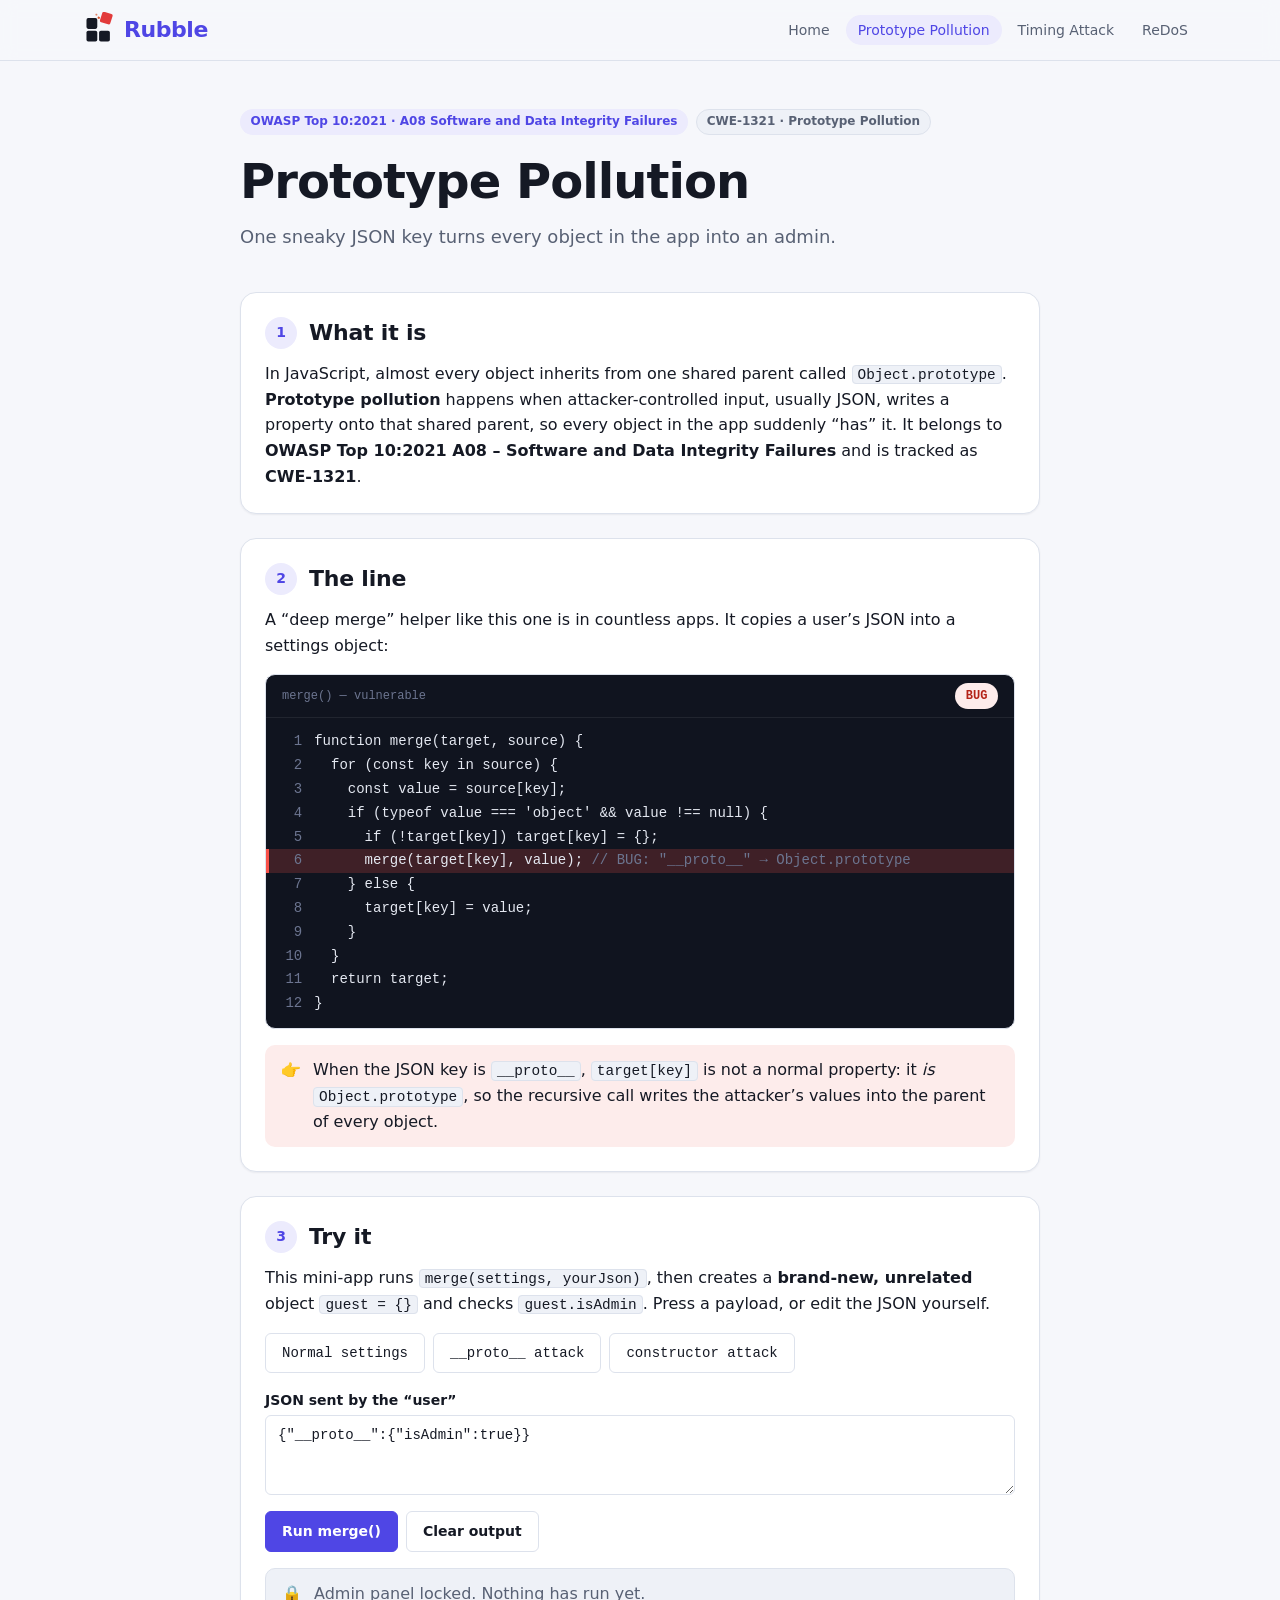
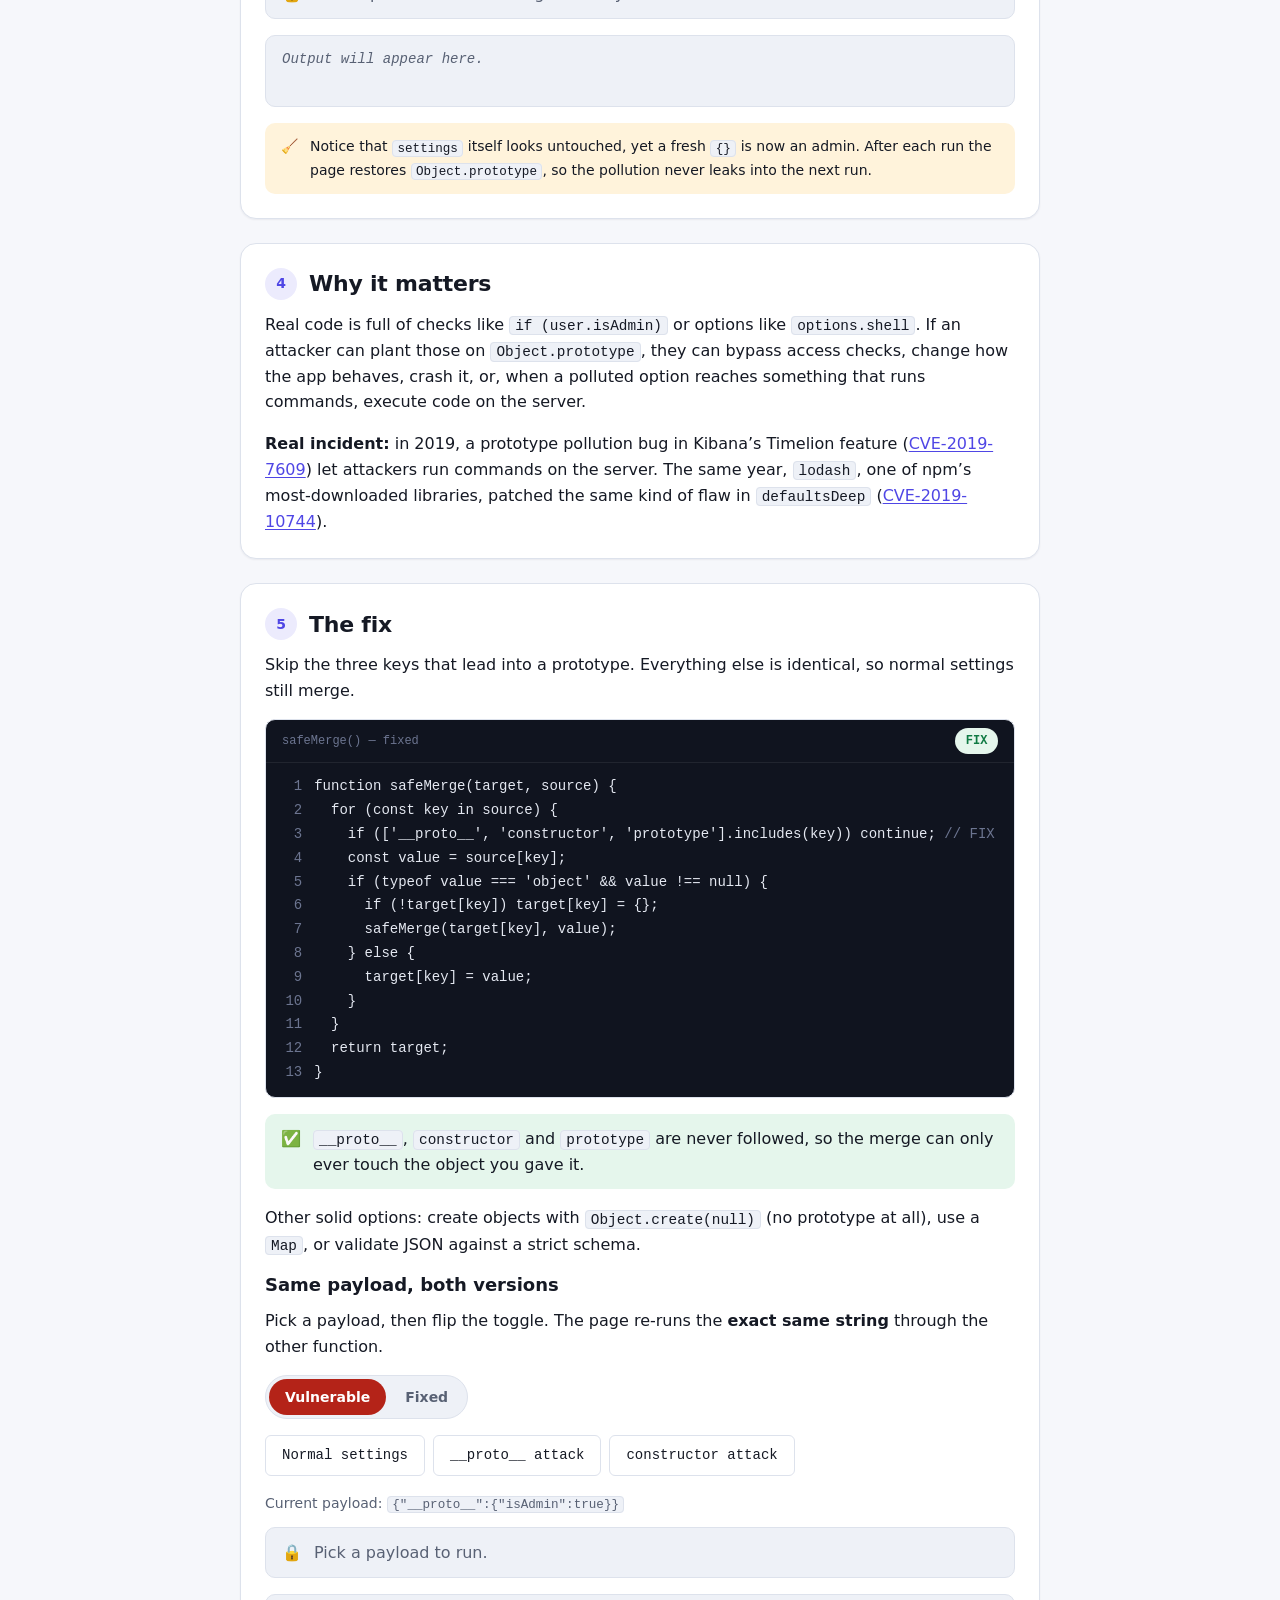
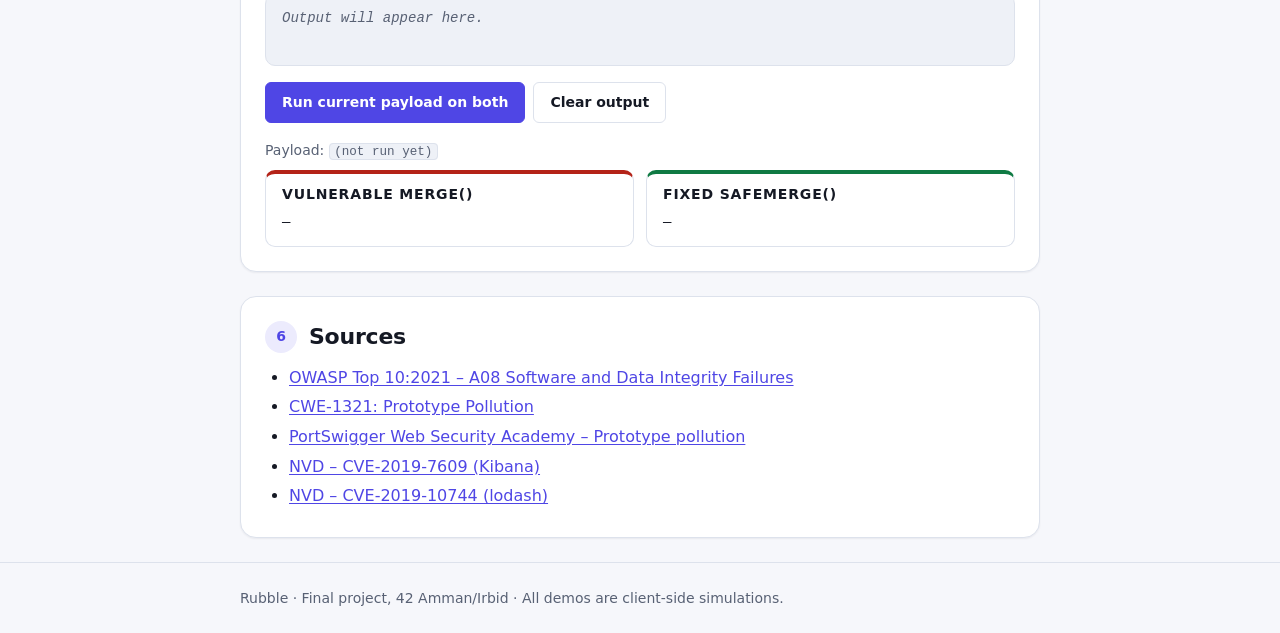
==== commit e2834cde: "Wire in Rubble brand assets - Inline logo-icon.svg in every page header (currentColor, flips with th" ====
--- a/lab-prototype-pollution.html
+++ b/lab-prototype-pollution.html
@@ -5,6 +5,9 @@
   <meta name="viewport" content="width=device-width, initial-scale=1">
   <title>Prototype Pollution — Rubble</title>
   <meta name="description" content="One sneaky JSON key turns every object in the app into an admin.">
+  <link rel="icon" href="assets/favicon.svg" type="image/svg+xml">
+  <link rel="icon" href="assets/favicon-32.png" sizes="32x32" type="image/png">
+  <link rel="apple-touch-icon" href="assets/apple-touch-icon.png">
   <link rel="stylesheet" href="styles.css">
 </head>
 <body>
@@ -12,7 +15,16 @@
 
   <header class="site-header">
     <div class="container">
-      <a class="brand" href="index.html"><span class="brand-mark" aria-hidden="true">G/</span> Rubble</a>
+      <a class="brand" href="index.html" aria-label="Rubble home">
+        <svg xmlns="http://www.w3.org/2000/svg" class="brand-logo" aria-hidden="true" focusable="false" viewBox="0 0 100 100">
+        <rect x="18" y="52" width="30" height="30" rx="5" fill="currentColor"/>
+        <rect x="53" y="52" width="30" height="30" rx="5" fill="currentColor"/>
+        <rect x="18" y="17" width="30" height="30" rx="5" fill="currentColor"/>
+        <rect x="58" y="2" width="30" height="30" rx="5" fill="#e23b3b" transform="rotate(18 73 17)"/>
+        <rect x="49" y="13" width="6" height="6" rx="1.5" fill="#d9542b" transform="rotate(22 52 16)"/>
+        <rect x="43" y="5" width="5" height="5" rx="1.5" fill="#d9542b" opacity="0.7" transform="rotate(-14 45 7)"/></svg>
+        <span class="brand-word">Rubble</span>
+      </a>
       <nav class="site-nav" aria-label="Main">
         <ul>
           <li><a href="index.html">Home</a></li>
--- a/styles.css
+++ b/styles.css
@@ -164,11 +164,12 @@
   display: inline-flex; align-items: center; gap: var(--space-2);
   font-weight: 700; font-size: var(--text-lg); color: var(--color-text); text-decoration: none;
 }
-.brand-mark {
-  display: grid; place-items: center; width: 2rem; height: 2rem;
-  border-radius: 8px; background: var(--color-accent); color: var(--color-on-accent);
-  font-family: var(--font-mono); font-size: var(--text-sm);
-}
+/* The logo's blocks use fill="currentColor", so they follow the text color
+   (dark in light mode, light in dark mode). The falling block keeps its red. */
+.brand-logo { width: 2.25rem; height: 2.25rem; flex: none; color: var(--color-text); }
+.brand-word { color: var(--color-accent); font-size: var(--text-xl); letter-spacing: -0.02em; }
+.brand:hover .brand-word { color: var(--color-accent-hover); }
+.hero-logo { display: block; width: min(16rem, 70%); height: auto; color: var(--color-text); margin: 0 0 var(--space-4) -0.5rem; }
 .site-nav ul { display: flex; flex-wrap: wrap; gap: var(--space-1); list-style: none; margin: 0; padding: 0; }
 .site-nav a {
   display: block; padding: var(--space-1) var(--space-3); border-radius: 999px;
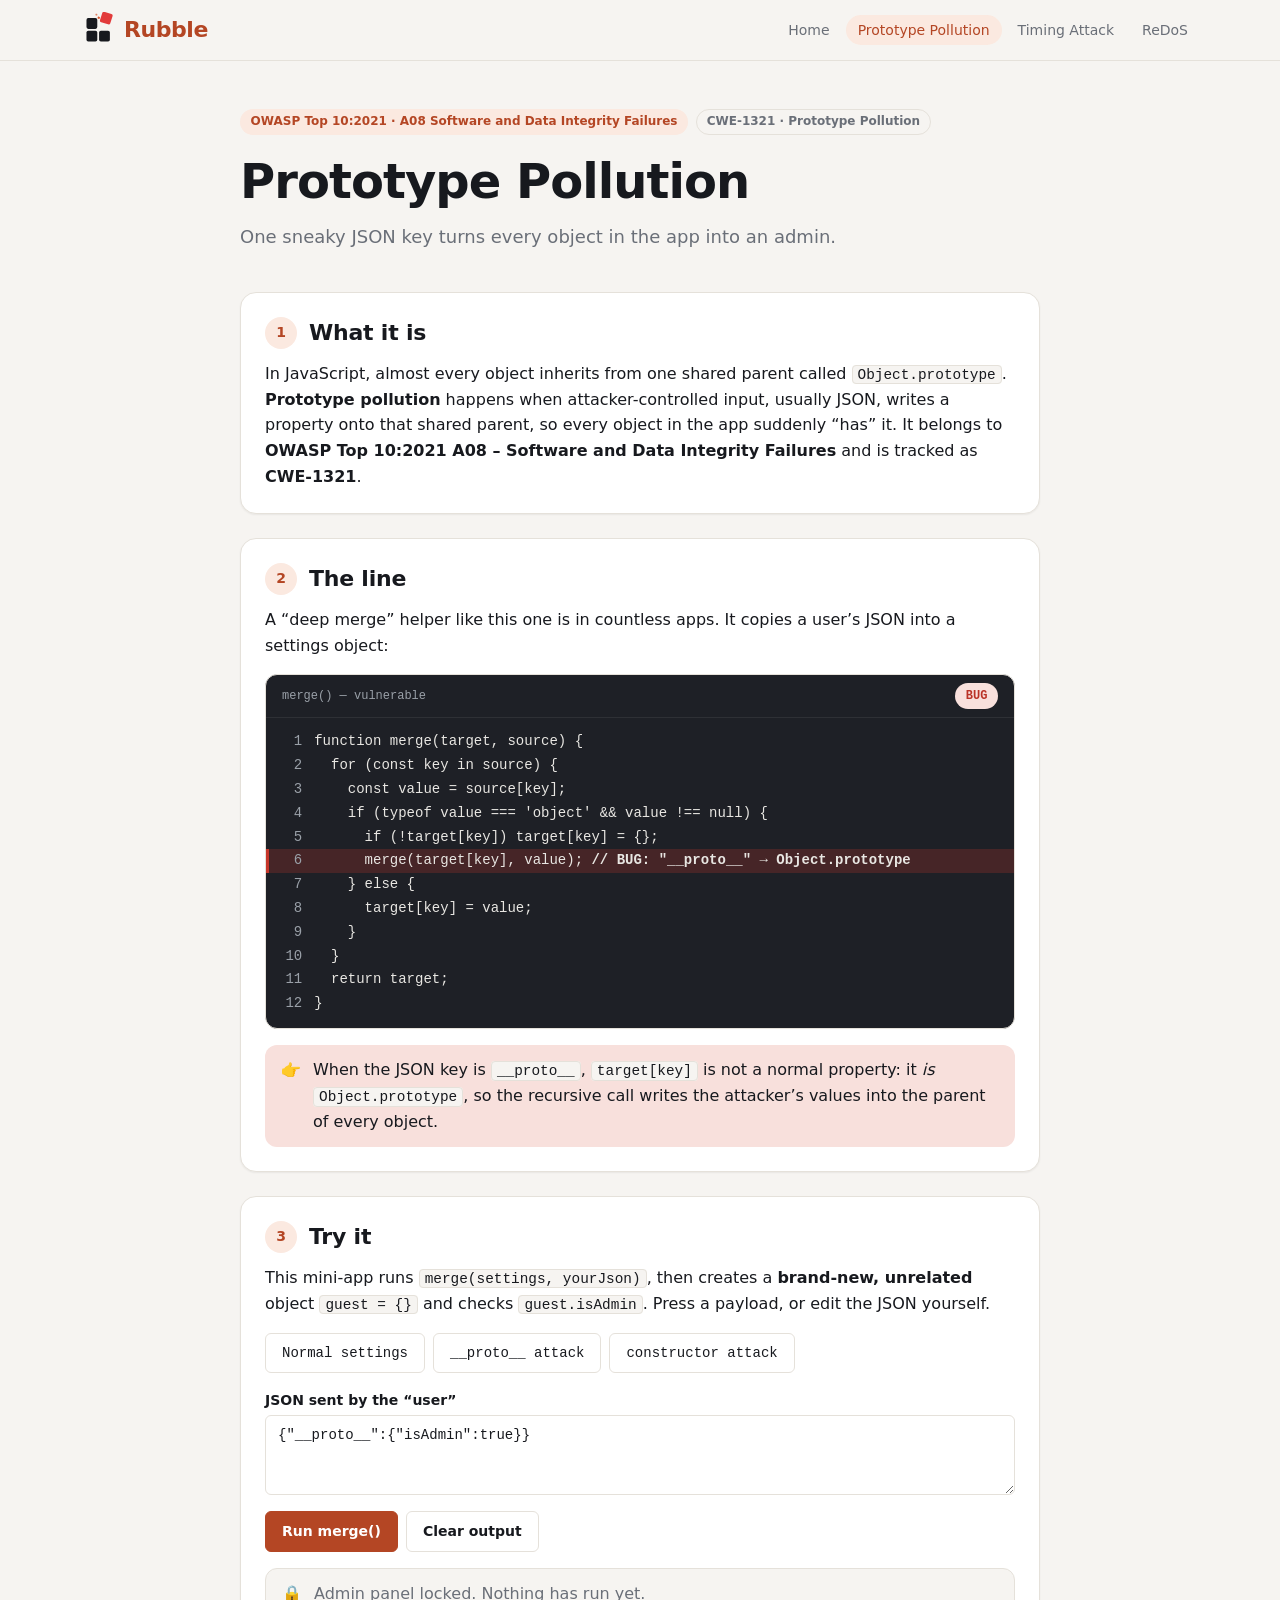
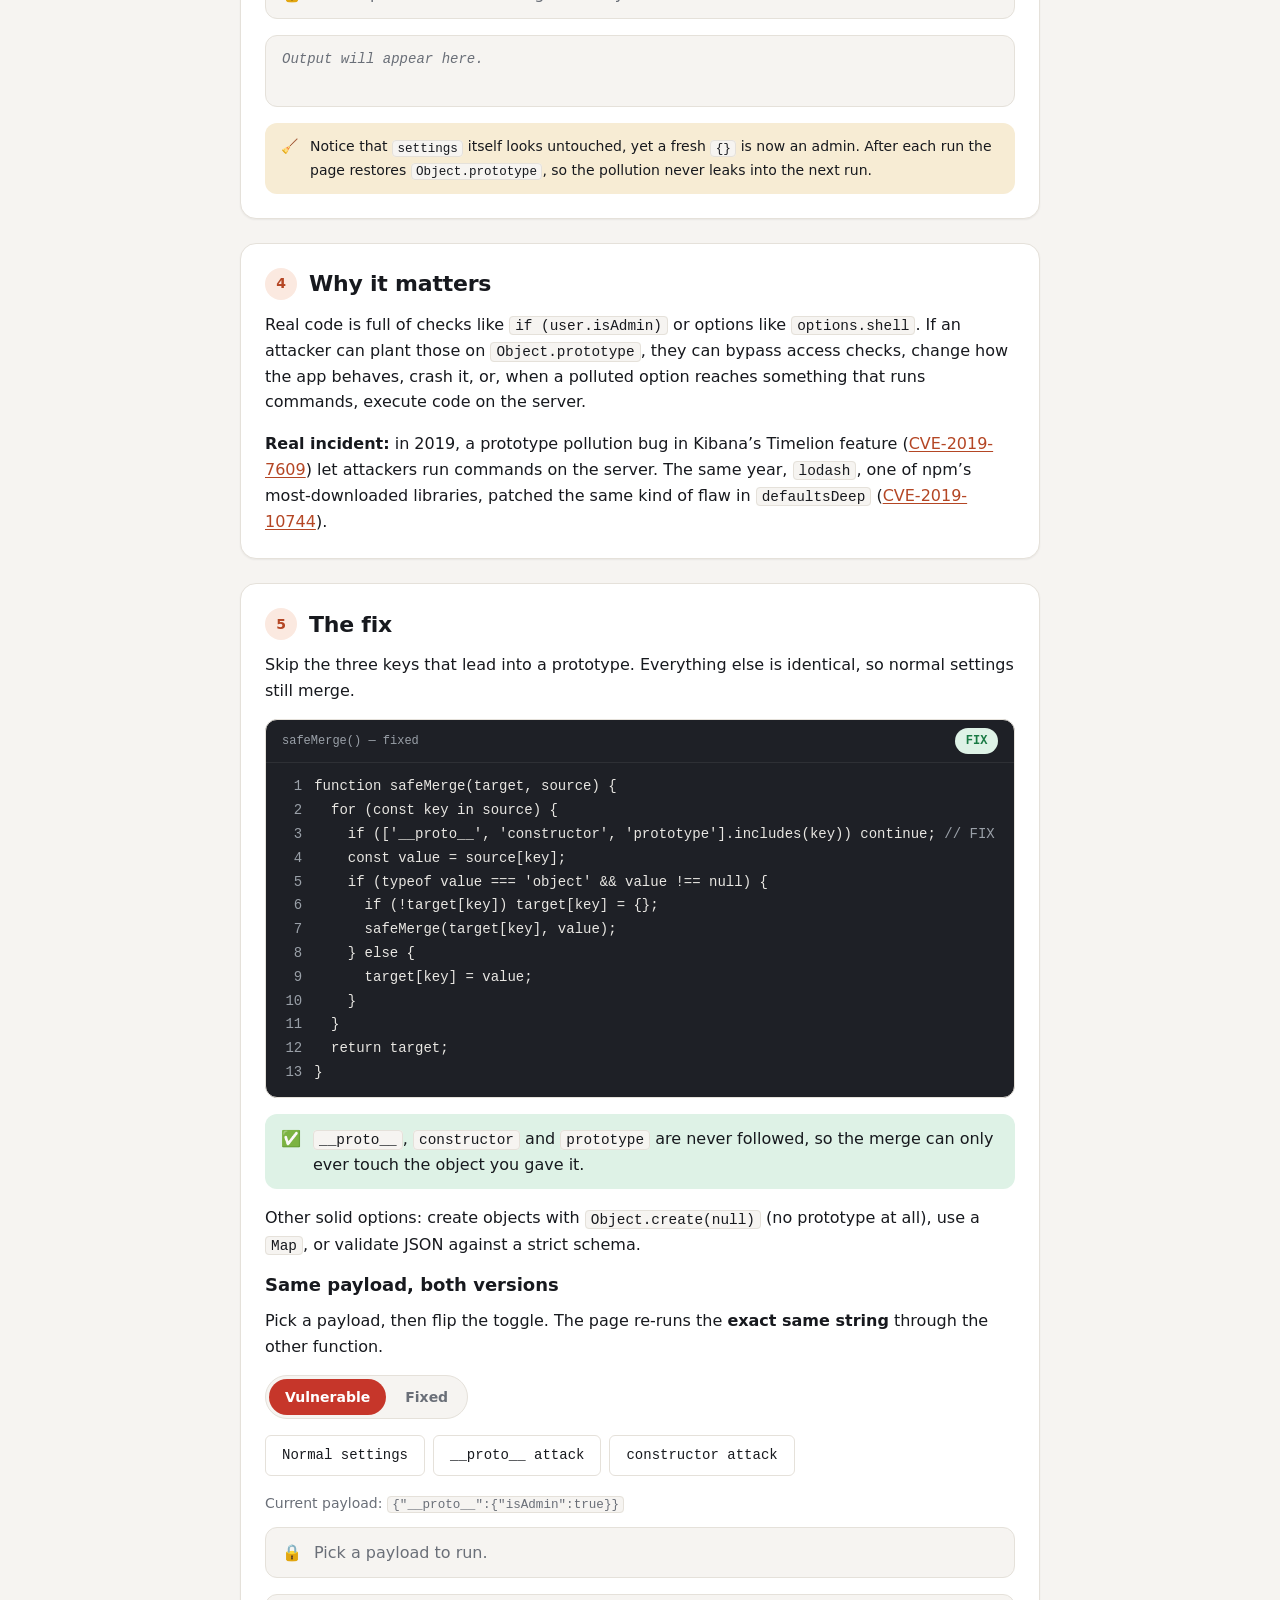
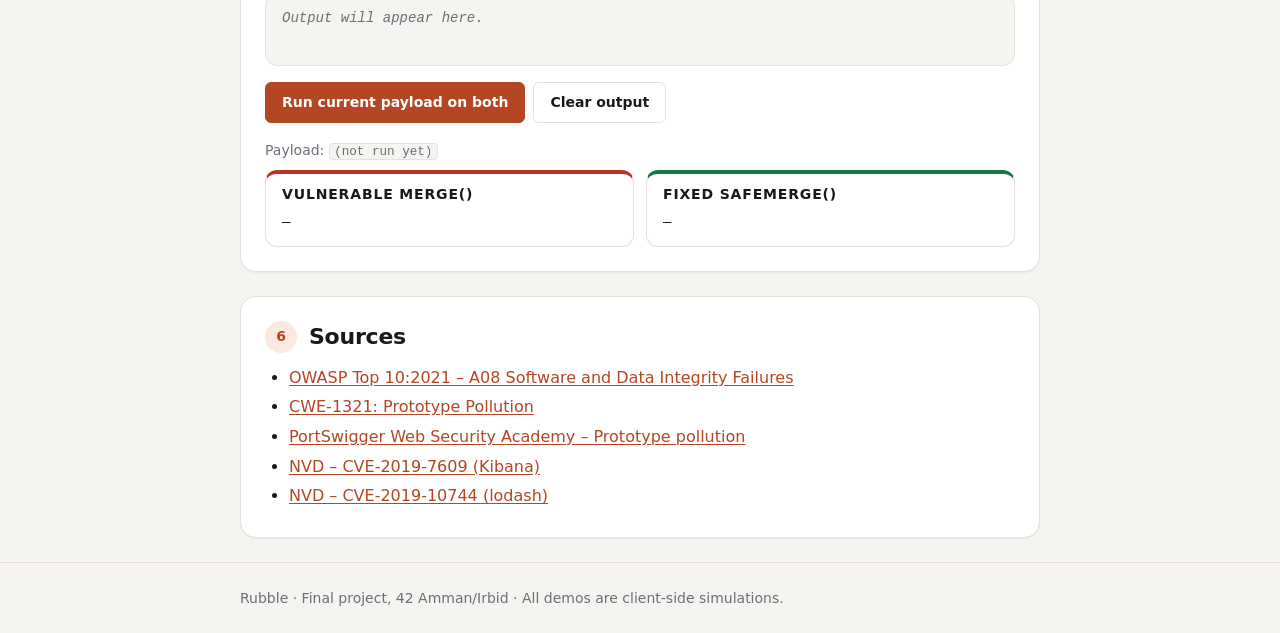
==== commit 3e09a85b: "Verify source links; add Stack Overflow 2016 ReDoS incident All source links checked (HTTP 200). OWA" ====
--- a/lab-prototype-pollution.html
+++ b/lab-prototype-pollution.html
@@ -144,7 +144,7 @@
     <section class="lab-section" id="sources" aria-labelledby="sources-h">
       <h2 id="sources-h"><span class="step">6</span> Sources</h2>
       <ul class="sources">
-        <li><a href="https://owasp.org/Top10/A08_2021-Software_and_Data_Integrity_Failures/">OWASP Top 10:2021 – A08 Software and Data Integrity Failures</a></li>
+        <li><a href="https://top10.owasp.org/A08_2021-Software_and_Data_Integrity_Failures/">OWASP Top 10:2021 – A08 Software and Data Integrity Failures</a></li>
         <li><a href="https://cwe.mitre.org/data/definitions/1321.html">CWE-1321: Prototype Pollution</a></li>
         <li><a href="https://portswigger.net/web-security/prototype-pollution">PortSwigger Web Security Academy – Prototype pollution</a></li>
         <li><a href="https://nvd.nist.gov/vuln/detail/CVE-2019-7609">NVD – CVE-2019-7609 (Kibana)</a></li>
--- a/styles.css
+++ b/styles.css
@@ -7,35 +7,51 @@
    ========================================================================== */
 
 /* ---------- 1. Design tokens ---------- */
+/* 1a. Rubble brand palette — copied verbatim from assets/brand.css.
+       brand = brick  (links, primary buttons, active nav, logo)
+       vuln  = red    (Vulnerable state + highlighted BUG line)
+       fixed = green  (Fixed state + highlighted FIX line)
+       warn  = amber  (AMPLIFIED / SIMULATION badges)                        */
 :root {
-  /* Colors — light theme */
-  --color-bg: #f6f7fb;
-  --color-surface: #ffffff;
-  --color-surface-2: #eef1f7;
-  --color-text: #151924;
-  --color-muted: #586174;
-  --color-border: #dde2ec;
-  --color-accent: #4f46e5;          /* links, primary buttons */
-  --color-accent-hover: #4338ca;
-  --color-accent-soft: #ecebfd;
-  --color-on-accent: #ffffff;
-
-  /* Semantic colors: vulnerable = danger, fixed = safe, amplified = warn */
-  --color-danger: #b42318;
-  --color-danger-soft: #fdeceb;
-  --color-safe: #0f7a43;
-  --color-safe-soft: #e5f6ec;
-  --color-warn: #8a5300;
-  --color-warn-soft: #fff3db;
-
-  /* Code blocks stay dark in both themes */
-  --code-bg: #10141f;
-  --code-text: #e4e8f1;
-  --code-muted: #6c7590;
-  --code-bug-bg: rgba(248, 81, 73, 0.20);
-  --code-bug-bar: #f85149;
-  --code-fix-bg: rgba(63, 185, 80, 0.20);
-  --code-fix-bar: #3fb950;
+  --bg:#f6f4f1; --surface:#ffffff; --text:#17191e; --muted:#6a6f78; --border:#e5e1da;
+  --brand:#d9542b; --brand-strong:#c0471f; --brand-weak:#fbe9e0;
+  --vuln:#c6362a;  --vuln-weak:#f8e0dc;
+  --fixed:#1f9d57; --fixed-weak:#def2e6;
+  --warn:#b5790a;  --warn-weak:#f7ecd4;
+  --code-bg:#1e2026; --code-text:#e8e6e2;
+  --radius:12px; --shadow:0 1px 3px rgba(20,20,20,.08),0 8px 24px rgba(20,20,20,.06);
+}
+@media (prefers-color-scheme: dark){
+  :root{
+    --bg:#141519; --surface:#1d1f24; --text:#f1f0ed; --muted:#9aa0a8; --border:#2b2e35;
+    --brand:#ec6d44; --brand-strong:#f0855f; --brand-weak:#2a2016;
+    --vuln:#ef5a4d;  --vuln-weak:#2e1b19;
+    --fixed:#34c07a; --fixed-weak:#15271d;
+    --warn:#e0a830;  --warn-weak:#2a2212;
+    --code-bg:#0f1114; --code-text:#e8e6e2;
+  }
+}
+
+/* 1b. Derived tokens (light theme).
+       The "-ink" colors are the brand colors darkened JUST enough to pass
+       WCAG AA (4.5:1) when used as TEXT, or as a background behind white text.
+       The raw brand colors are still used for the logo, chart bars, focus
+       ring and the BUG/FIX line markers. */
+:root {
+  --surface-2: #f6f4f1;        /* inset panels (consoles, toggles) inside white cards */
+  --brand-ink: #b44624;        /* brand  #d9542b is 4.0:1 on white → too light for text */
+  --brand-ink-strong: #9a3b1e; /* hover */
+  --vuln-ink: #ba3327;         /* vuln on vuln-weak was 4.2:1 */
+  --fixed-ink: #187943;        /* fixed #1f9d57 is 3.5:1 on white */
+  --warn-ink: #8f6008;         /* warn  #b5790a is 3.1:1 on warn-weak */
+  --on-brand: #ffffff;         /* text on brand-ink buttons */
+  --on-state: #ffffff;         /* text on the solid Vulnerable / Fixed toggle */
+  --shadow-sm: 0 1px 2px rgba(20, 20, 20, 0.06);
+
+  /* Code blocks are dark in both themes */
+  --code-muted: #9aa0a8;                                         /* comments, line numbers: 6.2:1 */
+  --code-bug-bg: color-mix(in srgb, var(--vuln) 24%, var(--code-bg));
+  --code-fix-bg: color-mix(in srgb, var(--fixed) 24%, var(--code-bg));
 
   /* Spacing scale (4px base) */
   --space-1: 0.25rem;  /*  4px */
@@ -63,39 +79,26 @@
 
   /* Shape */
   --radius-sm: 6px;
-  --radius: 10px;
   --radius-lg: 16px;
-  --shadow-sm: 0 1px 2px rgba(16, 20, 31, 0.06);
-  --shadow: 0 1px 3px rgba(16, 20, 31, 0.08), 0 6px 20px rgba(16, 20, 31, 0.06);
 
   --content-width: 52rem;
-  --focus-ring: 0 0 0 3px var(--color-bg), 0 0 0 5px var(--color-accent);
-}
-
-/* Dark theme: same token names, new values */
+  --focus-ring: 0 0 0 3px var(--bg), 0 0 0 5px var(--brand);
+}
+
+/* Derived tokens (dark theme): every brand color already passes AA on the
+   dark backgrounds, so the "-ink" tokens are simply the brand colors. */
 @media (prefers-color-scheme: dark) {
   :root {
-    --color-bg: #0c0f17;
-    --color-surface: #141925;
-    --color-surface-2: #1b2130;
-    --color-text: #e7eaf2;
-    --color-muted: #9aa3b8;
-    --color-border: #2a3142;
-    --color-accent: #8b85ff;
-    --color-accent-hover: #a6a1ff;
-    --color-accent-soft: #23224a;
-    --color-on-accent: #0c0f17;
-
-    --color-danger: #ff7b72;
-    --color-danger-soft: #3a1717;
-    --color-safe: #56d364;
-    --color-safe-soft: #12301c;
-    --color-warn: #f0b44c;
-    --color-warn-soft: #33260c;
-
-    --code-bg: #0a0d14;
+    --surface-2: #17181c;
+    --brand-ink: var(--brand);
+    --brand-ink-strong: var(--brand-strong);
+    --vuln-ink: var(--vuln);
+    --fixed-ink: var(--fixed);
+    --warn-ink: var(--warn);
+    --on-brand: #141519;
+    --on-state: #141519;
     --shadow-sm: none;
-    --shadow: 0 0 0 1px var(--color-border);
+    --shadow: 0 0 0 1px var(--border);
   }
 }
 
@@ -109,8 +112,8 @@
   font-family: var(--font-sans);
   font-size: var(--text-base);
   line-height: var(--leading);
-  color: var(--color-text);
-  background: var(--color-bg);
+  color: var(--text);
+  background: var(--bg);
 }
 
 h1, h2, h3 { line-height: 1.25; margin: 0 0 var(--space-3); }
@@ -120,13 +123,13 @@
 p  { margin: 0 0 var(--space-4); }
 ul, ol { margin: 0 0 var(--space-4); padding-left: var(--space-5); }
 
-a { color: var(--color-accent); text-underline-offset: 2px; }
-a:hover { color: var(--color-accent-hover); }
+a { color: var(--brand-ink); text-underline-offset: 2px; }
+a:hover { color: var(--brand-ink-strong); }
 
 code, kbd { font-family: var(--font-mono); font-size: 0.9em; }
 :not(pre) > code {
-  background: var(--color-surface-2);
-  border: 1px solid var(--color-border);
+  background: var(--surface-2);
+  border: 1px solid var(--border);
   border-radius: 4px;
   padding: 0.05em 0.35em;
   overflow-wrap: anywhere;
@@ -136,7 +139,7 @@
 
 .skip-link {
   position: absolute; left: var(--space-4); top: -100px; z-index: 100;
-  background: var(--color-accent); color: var(--color-on-accent);
+  background: var(--brand-ink); color: var(--on-brand);
   padding: var(--space-2) var(--space-4); border-radius: var(--radius-sm);
 }
 .skip-link:focus { top: var(--space-2); }
@@ -151,9 +154,9 @@
 /* ---------- 3. Header & nav (same on every page) ---------- */
 .site-header {
   position: sticky; top: 0; z-index: 50;
-  background: color-mix(in srgb, var(--color-bg) 88%, transparent);
+  background: color-mix(in srgb, var(--bg) 88%, transparent);
   backdrop-filter: blur(8px);
-  border-bottom: 1px solid var(--color-border);
+  border-bottom: 1px solid var(--border);
 }
 .site-header .container {
   display: flex; align-items: center; justify-content: space-between;
@@ -162,28 +165,28 @@
 }
 .brand {
   display: inline-flex; align-items: center; gap: var(--space-2);
-  font-weight: 700; font-size: var(--text-lg); color: var(--color-text); text-decoration: none;
+  font-weight: 700; font-size: var(--text-lg); color: var(--text); text-decoration: none;
 }
 /* The logo's blocks use fill="currentColor", so they follow the text color
    (dark in light mode, light in dark mode). The falling block keeps its red. */
-.brand-logo { width: 2.25rem; height: 2.25rem; flex: none; color: var(--color-text); }
-.brand-word { color: var(--color-accent); font-size: var(--text-xl); letter-spacing: -0.02em; }
-.brand:hover .brand-word { color: var(--color-accent-hover); }
-.hero-logo { display: block; width: min(16rem, 70%); height: auto; color: var(--color-text); margin: 0 0 var(--space-4) -0.5rem; }
+.brand-logo { width: 2.25rem; height: 2.25rem; flex: none; color: var(--text); }
+.brand-word { color: var(--brand-ink); font-size: var(--text-xl); letter-spacing: -0.02em; }
+.brand:hover .brand-word { color: var(--brand-ink-strong); }
+.hero-logo { display: block; width: min(16rem, 70%); height: auto; color: var(--text); margin: 0 0 var(--space-4) -0.5rem; }
 .site-nav ul { display: flex; flex-wrap: wrap; gap: var(--space-1); list-style: none; margin: 0; padding: 0; }
 .site-nav a {
   display: block; padding: var(--space-1) var(--space-3); border-radius: 999px;
-  color: var(--color-muted); text-decoration: none; font-size: var(--text-sm); font-weight: 500;
-}
-.site-nav a:hover { color: var(--color-text); background: var(--color-surface-2); }
-.site-nav a[aria-current="page"] { color: var(--color-accent); background: var(--color-accent-soft); }
+  color: var(--muted); text-decoration: none; font-size: var(--text-sm); font-weight: 500;
+}
+.site-nav a:hover { color: var(--text); background: var(--surface-2); }
+.site-nav a[aria-current="page"] { color: var(--brand-ink); background: var(--brand-weak); }
 
 /* ---------- 4. Page hero ---------- */
 .hero { padding: var(--space-7) 0 var(--space-5); }
-.hero .lede { font-size: var(--text-lg); color: var(--color-muted); max-width: 40rem; }
+.hero .lede { font-size: var(--text-lg); color: var(--muted); max-width: 40rem; }
 .eyebrow {
   font-size: var(--text-xs); font-weight: 700; letter-spacing: 0.08em;
-  text-transform: uppercase; color: var(--color-accent); margin-bottom: var(--space-2);
+  text-transform: uppercase; color: var(--brand-ink); margin-bottom: var(--space-2);
 }
 
 /* ---------- 5. Badges ---------- */
@@ -191,19 +194,19 @@
 .badge {
   display: inline-flex; align-items: center; gap: var(--space-1);
   padding: 0.15rem 0.6rem; border-radius: 999px; font-size: var(--text-xs); font-weight: 600;
-  background: var(--color-surface-2); color: var(--color-muted); border: 1px solid var(--color-border);
-}
-.badge--owasp  { background: var(--color-accent-soft); color: var(--color-accent); border-color: transparent; }
-.badge--danger { background: var(--color-danger-soft); color: var(--color-danger); border-color: transparent; }
-.badge--safe   { background: var(--color-safe-soft);   color: var(--color-safe);   border-color: transparent; }
-.badge--warn   { background: var(--color-warn-soft);   color: var(--color-warn);   border-color: transparent; }
+  background: var(--surface-2); color: var(--muted); border: 1px solid var(--border);
+}
+.badge--owasp  { background: var(--brand-weak); color: var(--brand-ink); border-color: transparent; }
+.badge--danger { background: var(--vuln-weak); color: var(--vuln-ink); border-color: transparent; }
+.badge--safe   { background: var(--fixed-weak);   color: var(--fixed-ink);   border-color: transparent; }
+.badge--warn   { background: var(--warn-weak);   color: var(--warn-ink);   border-color: transparent; }
 
 /* ---------- 6. Lab sections (numbered 1–6) ---------- */
 main { padding-bottom: var(--space-8); }
 
 .lab-section {
-  background: var(--color-surface);
-  border: 1px solid var(--color-border);
+  background: var(--surface);
+  border: 1px solid var(--border);
   border-radius: var(--radius-lg);
   box-shadow: var(--shadow-sm);
   padding: var(--space-5);
@@ -213,14 +216,14 @@
 .lab-section > h2 { display: flex; align-items: center; gap: var(--space-3); font-size: var(--text-xl); }
 .step {
   flex: none; display: grid; place-items: center; width: 2rem; height: 2rem;
-  border-radius: 999px; background: var(--color-accent-soft); color: var(--color-accent);
+  border-radius: 999px; background: var(--brand-weak); color: var(--brand-ink);
   font-size: var(--text-sm); font-weight: 700;
 }
 .lab-section > :last-child { margin-bottom: 0; }
 
 .placeholder {
-  border: 2px dashed var(--color-border); border-radius: var(--radius);
-  padding: var(--space-4); color: var(--color-muted); font-style: italic;
+  border: 2px dashed var(--border); border-radius: var(--radius);
+  padding: var(--space-4); color: var(--muted); font-style: italic;
 }
 
 /* ---------- 7. Code blocks ---------- */
@@ -231,7 +234,7 @@
   border-radius: var(--radius);
   overflow: hidden;
   background: var(--code-bg);
-  border: 1px solid var(--color-border);
+  border: 1px solid var(--border);
 }
 .code figcaption {
   display: flex; align-items: center; justify-content: space-between; gap: var(--space-2);
@@ -251,49 +254,49 @@
   display: inline-block; width: 3ch; margin: 0 var(--space-3) 0 var(--space-2);
   text-align: right; color: var(--code-muted); user-select: none;
 }
-.code .line.is-bug { background: var(--code-bug-bg); border-left-color: var(--code-bug-bar); }
-.code .line.is-fix { background: var(--code-fix-bg); border-left-color: var(--code-fix-bar); }
+.code .line.is-bug { background: var(--code-bug-bg); border-left-color: var(--vuln); }
+.code .line.is-fix { background: var(--code-fix-bg); border-left-color: var(--fixed); }
 .code .comment { color: var(--code-muted); }
+.code .is-bug .comment, .code .is-fix .comment { color: var(--code-text); font-weight: 600; }
 
 .why-line {
   display: flex; gap: var(--space-3); align-items: flex-start;
   padding: var(--space-3) var(--space-4); border-radius: var(--radius);
-  background: var(--color-danger-soft); color: var(--color-text);
-}
-.why-line.is-fix { background: var(--color-safe-soft); }
+  background: var(--vuln-weak); color: var(--text);
+}
+.why-line.is-fix { background: var(--fixed-weak); }
 
 /* ---------- 8. Buttons ---------- */
 .btn {
   display: inline-flex; align-items: center; justify-content: center; gap: var(--space-2);
   min-height: 2.5rem; padding: var(--space-2) var(--space-4);
   font: inherit; font-size: var(--text-sm); font-weight: 600;
-  border-radius: var(--radius-sm); border: 1px solid var(--color-border);
-  background: var(--color-surface); color: var(--color-text);
+  border-radius: var(--radius-sm); border: 1px solid var(--border);
+  background: var(--surface); color: var(--text);
   cursor: pointer; transition: background 0.15s, border-color 0.15s, transform 0.05s;
 }
-.btn:hover { background: var(--color-surface-2); }
+.btn:hover { background: var(--surface-2); }
 .btn:active { transform: translateY(1px); }
 .btn:disabled { opacity: 0.55; cursor: not-allowed; transform: none; }
-.btn--primary { background: var(--color-accent); border-color: var(--color-accent); color: var(--color-on-accent); }
-.btn--primary:hover { background: var(--color-accent-hover); border-color: var(--color-accent-hover); }
+.btn--primary { background: var(--brand-ink); border-color: var(--brand-ink); color: var(--on-brand); }
+.btn--primary:hover { background: var(--brand-ink-strong); border-color: var(--brand-ink-strong); }
 .btn--payload { font-family: var(--font-mono); font-weight: 500; text-align: left; }
 .btn-row { display: flex; flex-wrap: wrap; gap: var(--space-2); margin-bottom: var(--space-4); }
 
 /* ---------- 9. Vulnerable / Fixed toggle ---------- */
 .mode-toggle {
   display: inline-flex; padding: 3px; gap: 3px; margin-bottom: var(--space-4);
-  border-radius: 999px; background: var(--color-surface-2); border: 1px solid var(--color-border);
+  border-radius: 999px; background: var(--surface-2); border: 1px solid var(--border);
 }
 .mode-toggle button {
   font: inherit; font-size: var(--text-sm); font-weight: 600;
   padding: var(--space-1) var(--space-4); min-height: 2.25rem;
-  border: 0; border-radius: 999px; background: transparent; color: var(--color-muted); cursor: pointer;
-}
-.mode-toggle button[aria-pressed="true"][data-mode="vulnerable"] { background: var(--color-danger); color: #fff; }
-.mode-toggle button[aria-pressed="true"][data-mode="fixed"]      { background: var(--color-safe);   color: #fff; }
-@media (prefers-color-scheme: dark) {
-  .mode-toggle button[aria-pressed="true"] { color: var(--color-bg) !important; }
-}
+  border: 0; border-radius: 999px; background: transparent; color: var(--muted); cursor: pointer;
+}
+/* Pressed state: solid red = Vulnerable, solid green = Fixed.
+   (--vuln already passes 4.5:1 with white; green needs its darker ink.) */
+.mode-toggle button[aria-pressed="true"][data-mode="vulnerable"] { background: var(--vuln);      color: var(--on-state); }
+.mode-toggle button[aria-pressed="true"][data-mode="fixed"]      { background: var(--fixed-ink); color: var(--on-state); }
 
 /* ---------- 10. Forms ---------- */
 .field { display: grid; gap: var(--space-1); margin-bottom: var(--space-4); }
@@ -301,58 +304,58 @@
 .input, textarea.input {
   width: 100%; font: inherit; font-family: var(--font-mono); font-size: var(--text-sm);
   padding: var(--space-2) var(--space-3); border-radius: var(--radius-sm);
-  border: 1px solid var(--color-border); background: var(--color-surface); color: var(--color-text);
+  border: 1px solid var(--border); background: var(--surface); color: var(--text);
 }
 textarea.input { min-height: 5rem; resize: vertical; }
 
 /* ---------- 11. Output console & results ---------- */
 .console {
   font-family: var(--font-mono); font-size: var(--text-sm);
-  background: var(--color-surface-2); border: 1px solid var(--color-border);
+  background: var(--surface-2); border: 1px solid var(--border);
   border-radius: var(--radius); padding: var(--space-3) var(--space-4);
   min-height: 4.5rem; max-height: 18rem; overflow: auto; margin-bottom: var(--space-4);
 }
-.console:empty::before { content: "Output will appear here."; color: var(--color-muted); font-style: italic; }
+.console:empty::before { content: "Output will appear here."; color: var(--muted); font-style: italic; }
 .log { padding: 2px 0; overflow-wrap: anywhere; }
-.log--danger { color: var(--color-danger); font-weight: 600; }
-.log--safe   { color: var(--color-safe);   font-weight: 600; }
-.log--warn   { color: var(--color-warn); }
-.log--muted  { color: var(--color-muted); }
+.log--danger { color: var(--vuln-ink); font-weight: 600; }
+.log--safe   { color: var(--fixed-ink);   font-weight: 600; }
+.log--warn   { color: var(--warn-ink); }
+.log--muted  { color: var(--muted); }
 
 /* Side-by-side "Run on both" comparison */
 .compare { display: grid; grid-template-columns: repeat(auto-fit, minmax(15rem, 1fr)); gap: var(--space-3); margin-bottom: var(--space-4); }
 .result-card {
   border-radius: var(--radius); padding: var(--space-3) var(--space-4);
-  border: 1px solid var(--color-border); background: var(--color-surface);
+  border: 1px solid var(--border); background: var(--surface);
 }
 .result-card h3 { font-size: var(--text-sm); text-transform: uppercase; letter-spacing: 0.06em; margin-bottom: var(--space-2); }
-.result-card.is-vuln  { border-top: 4px solid var(--color-danger); }
-.result-card.is-fixed { border-top: 4px solid var(--color-safe); }
+.result-card.is-vuln  { border-top: 4px solid var(--vuln-ink); }
+.result-card.is-fixed { border-top: 4px solid var(--fixed-ink); }
 .result-card .result-body { font-family: var(--font-mono); font-size: var(--text-sm); overflow-wrap: anywhere; }
 
 .result-card .result-body { white-space: pre-line; }
-.result-card .result-body[data-result="danger"] { color: var(--color-danger); font-weight: 600; }
-.result-card .result-body[data-result="safe"]   { color: var(--color-safe);   font-weight: 600; }
-.compare-caption { font-size: var(--text-sm); color: var(--color-muted); margin-bottom: var(--space-2); }
+.result-card .result-body[data-result="danger"] { color: var(--vuln-ink); font-weight: 600; }
+.result-card .result-body[data-result="safe"]   { color: var(--fixed-ink);   font-weight: 600; }
+.compare-caption { font-size: var(--text-sm); color: var(--muted); margin-bottom: var(--space-2); }
 
 /* Status box: one-glance verdict of the last run (e.g. "Admin panel UNLOCKED") */
 .status {
   display: flex; align-items: center; gap: var(--space-3);
   padding: var(--space-3) var(--space-4); margin-bottom: var(--space-4);
-  border-radius: var(--radius); border: 1px solid var(--color-border);
-  background: var(--color-surface-2); color: var(--color-muted);
-}
-.status--danger { background: var(--color-danger-soft); border-color: var(--color-danger); color: var(--color-text); }
-.status--safe   { background: var(--color-safe-soft);   border-color: var(--color-safe);   color: var(--color-text); }
-.status--warn   { background: var(--color-warn-soft);   border-color: var(--color-warn);   color: var(--color-text); }
-
-.current-payload { font-size: var(--text-sm); color: var(--color-muted); margin-bottom: var(--space-3); }
+  border-radius: var(--radius); border: 1px solid var(--border);
+  background: var(--surface-2); color: var(--muted);
+}
+.status--danger { background: var(--vuln-weak); border-color: var(--vuln-ink); color: var(--text); }
+.status--safe   { background: var(--fixed-weak);   border-color: var(--fixed-ink);   color: var(--text); }
+.status--warn   { background: var(--warn-weak);   border-color: var(--warn-ink);   color: var(--text); }
+
+.current-payload { font-size: var(--text-sm); color: var(--muted); margin-bottom: var(--space-3); }
 
 /* Timing lab: hidden secret, recovered-letter slots, timing bar chart */
 .secret-box {
   display: flex; flex-wrap: wrap; align-items: center; gap: var(--space-3);
   padding: var(--space-3) var(--space-4); margin-bottom: var(--space-4);
-  border: 1px dashed var(--color-border); border-radius: var(--radius); font-size: var(--text-sm);
+  border: 1px dashed var(--border); border-radius: var(--radius); font-size: var(--text-sm);
 }
 .secret-value { font-family: var(--font-mono); font-size: var(--text-lg); letter-spacing: 0.25em; font-weight: 700; }
 .secret-box .btn { min-height: 2rem; padding: var(--space-1) var(--space-3); }
@@ -361,40 +364,40 @@
 .slot {
   display: grid; place-items: center; width: 2.75rem; height: 3.25rem;
   font-family: var(--font-mono); font-size: var(--text-xl); font-weight: 700;
-  border-radius: var(--radius-sm); border: 2px solid var(--color-border);
-  background: var(--color-surface-2); color: var(--color-muted);
+  border-radius: var(--radius-sm); border: 2px solid var(--border);
+  background: var(--surface-2); color: var(--muted);
   transition: border-color 0.2s, background 0.2s;
 }
-.slot.is-active { border-color: var(--color-accent); color: var(--color-accent); }
-.slot.is-right  { border-color: var(--color-danger); background: var(--color-danger-soft); color: var(--color-danger); }
-.slot.is-wrong  { border-color: var(--color-safe);   background: var(--color-safe-soft);   color: var(--color-safe); }
+.slot.is-active { border-color: var(--brand-ink); color: var(--brand-ink); }
+.slot.is-right  { border-color: var(--vuln-ink); background: var(--vuln-weak); color: var(--vuln-ink); }
+.slot.is-wrong  { border-color: var(--fixed-ink);   background: var(--fixed-weak);   color: var(--fixed-ink); }
 
 .bars {
   display: grid; grid-template-columns: repeat(26, 1fr); gap: 2px; align-items: end;
   height: 8rem; padding: var(--space-2); margin-bottom: var(--space-2);
-  background: var(--color-surface-2); border-radius: var(--radius);
+  background: var(--surface-2); border-radius: var(--radius);
 }
 .bar { display: flex; flex-direction: column; justify-content: flex-end; align-items: center; height: 100%; min-width: 0; }
-.bar-fill { width: 100%; height: 4%; border-radius: 2px 2px 0 0; background: var(--color-muted); opacity: 0.45; transition: height 0.15s; }
-.bar.is-best .bar-fill { background: var(--color-accent); opacity: 1; }
-.bar-label { font-family: var(--font-mono); font-size: 0.65rem; color: var(--color-muted); line-height: 1.4; }
-.bars-caption { font-size: var(--text-sm); color: var(--color-muted); margin-bottom: var(--space-4); }
+.bar-fill { width: 100%; height: 4%; border-radius: 2px 2px 0 0; background: var(--muted); opacity: 0.45; transition: height 0.15s; }
+.bar.is-best .bar-fill { background: var(--brand); opacity: 1; }
+.bar-label { font-family: var(--font-mono); font-size: 0.65rem; color: var(--muted); line-height: 1.4; }
+.bars-caption { font-size: var(--text-sm); color: var(--muted); margin-bottom: var(--space-4); }
 
 /* ReDoS lab: a JS-driven "heartbeat" clock that visibly stops when the tab freezes */
 .freeze-meter {
   display: grid; grid-template-columns: 1fr auto; gap: var(--space-2) var(--space-4); align-items: center;
   padding: var(--space-3) var(--space-4); margin-bottom: var(--space-4);
-  border-radius: var(--radius); background: var(--color-surface-2); border: 1px solid var(--color-border);
-}
-.freeze-meter .label { font-size: var(--text-xs); text-transform: uppercase; letter-spacing: 0.06em; color: var(--color-muted); font-weight: 600; }
+  border-radius: var(--radius); background: var(--surface-2); border: 1px solid var(--border);
+}
+.freeze-meter .label { font-size: var(--text-xs); text-transform: uppercase; letter-spacing: 0.06em; color: var(--muted); font-weight: 600; }
 .heartbeat-clock, .regex-timer { font-family: var(--font-mono); font-size: var(--text-xl); font-weight: 700; font-variant-numeric: tabular-nums; }
 .regex-timer { text-align: right; }
-.heartbeat-track { grid-column: 1 / -1; position: relative; height: 6px; border-radius: 999px; background: var(--color-border); }
+.heartbeat-track { grid-column: 1 / -1; position: relative; height: 6px; border-radius: 999px; background: var(--border); }
 .heartbeat-dot {
   position: absolute; top: 50%; left: 0; width: 14px; height: 14px; margin: -7px 0 0 -7px;
-  border-radius: 999px; background: var(--color-accent); box-shadow: 0 0 0 4px var(--color-accent-soft);
-}
-.calibration { font-size: var(--text-sm); color: var(--color-muted); margin-bottom: var(--space-4); }
+  border-radius: 999px; background: var(--brand); box-shadow: 0 0 0 4px var(--brand-weak);
+}
+.calibration { font-size: var(--text-sm); color: var(--muted); margin-bottom: var(--space-4); }
 
 details.more { margin-bottom: var(--space-4); }
 details.more summary { cursor: pointer; font-weight: 600; font-size: var(--text-sm); margin-bottom: var(--space-3); }
@@ -403,9 +406,9 @@
 .callout {
   display: flex; gap: var(--space-3); padding: var(--space-3) var(--space-4);
   border-radius: var(--radius); margin-bottom: var(--space-4);
-  background: var(--color-warn-soft); color: var(--color-text); font-size: var(--text-sm);
-}
-.callout--info { background: var(--color-accent-soft); }
+  background: var(--warn-weak); color: var(--text); font-size: var(--text-sm);
+}
+.callout--info { background: var(--brand-weak); }
 .callout .badge { flex: none; align-self: flex-start; white-space: nowrap; }
 
 /* ---------- 12. Home page cards ---------- */
@@ -413,24 +416,24 @@
 .lab-card {
   display: flex; flex-direction: column; gap: var(--space-2);
   padding: var(--space-5); border-radius: var(--radius-lg);
-  background: var(--color-surface); border: 1px solid var(--color-border); box-shadow: var(--shadow-sm);
+  background: var(--surface); border: 1px solid var(--border); box-shadow: var(--shadow-sm);
   color: inherit; text-decoration: none; transition: transform 0.15s, box-shadow 0.15s, border-color 0.15s;
 }
-.lab-card:hover { transform: translateY(-2px); box-shadow: var(--shadow); border-color: var(--color-accent); color: inherit; }
+.lab-card:hover { transform: translateY(-2px); box-shadow: var(--shadow); border-color: var(--brand); color: inherit; }
 .lab-card h3 { font-size: var(--text-xl); margin: 0; }
-.lab-card p { color: var(--color-muted); margin: 0; flex: 1; }
-.lab-card .go { font-weight: 600; color: var(--color-accent); font-size: var(--text-sm); }
+.lab-card p { color: var(--muted); margin: 0; flex: 1; }
+.lab-card .go { font-weight: 600; color: var(--brand-ink); font-size: var(--text-sm); }
 
 .steps-list { counter-reset: s; list-style: none; padding: 0; display: grid; gap: var(--space-2); }
 .steps-list li { counter-increment: s; display: flex; gap: var(--space-3); align-items: baseline; }
 .steps-list li::before {
   content: counter(s); flex: none; display: grid; place-items: center; width: 1.6rem; height: 1.6rem;
-  border-radius: 999px; background: var(--color-accent-soft); color: var(--color-accent);
+  border-radius: 999px; background: var(--brand-weak); color: var(--brand-ink);
   font-size: var(--text-xs); font-weight: 700;
 }
 
 /* ---------- 13. Footer ---------- */
-.site-footer { border-top: 1px solid var(--color-border); padding: var(--space-5) 0; color: var(--color-muted); font-size: var(--text-sm); }
+.site-footer { border-top: 1px solid var(--border); padding: var(--space-5) 0; color: var(--muted); font-size: var(--text-sm); }
 .site-footer p { margin: 0; }
 
 /* ---------- 14. Sources ---------- */
